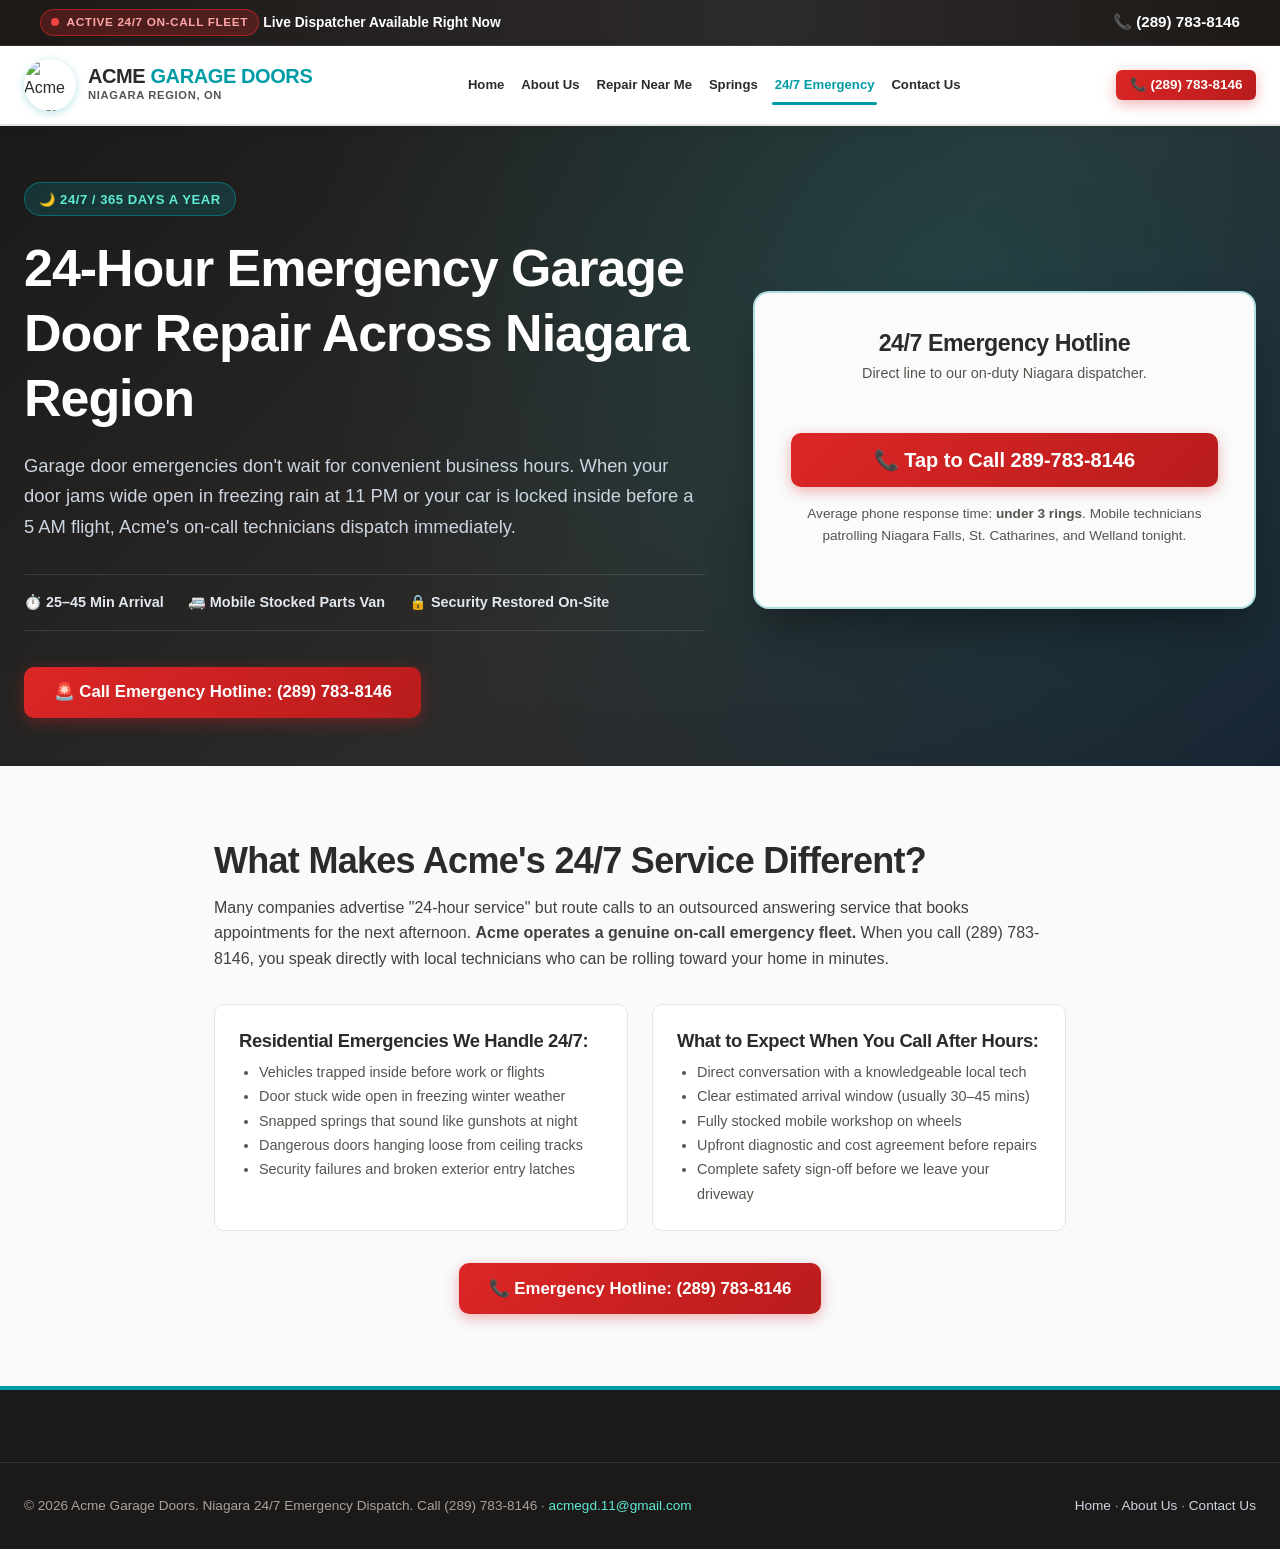
==== 24-hour-garage-door-repair-niagara-region.html @ 8277e45f "Add files via upload" ====
<!DOCTYPE html>
<html lang="en-CA">
<head>
  <meta charset="UTF-8">
  <meta name="viewport" content="width=device-width, initial-scale=1.0">
  
  <title>24 Hour Emergency Garage Door Repair Niagara Region | Rapid Dispatch</title>
  <meta name="description" content="Trapped car or broken door at night? Genuine 24/7 emergency garage door repair across Niagara Falls, St. Catharines & Welland. Call 289-783-8146 now.">
  <link rel="canonical" href="https://acmegaragedoors.ca/24-hour-garage-door-repair-niagara-region">
  <meta name="robots" content="index, follow">

  <meta property="og:title" content="24 Hour Emergency Garage Door Repair Niagara Region | Rapid Dispatch">
  <meta property="og:description" content="Trapped car or broken door at night? Genuine 24/7 emergency garage door repair across Niagara Falls, St. Catharines & Welland. Call 289-783-8146 now.">
  <meta property="og:url" content="https://acmegaragedoors.ca/24-hour-garage-door-repair-niagara-region">

  <link rel="stylesheet" href="styles.css">

  <script type="application/ld+json">
  {
    "@context": "https://schema.org",
    "@type": "EmergencyService",
    "name": "24 Hour Emergency Garage Door Repair Niagara",
    "provider": {
      "@type": "HomeAndConstructionBusiness",
      "name": "Acme Garage Doors",
      "telephone": "+1-289-783-8146",
      "url": "https://acmegaragedoors.ca"
    },
    "openingHours": "Mo-Su 00:00-23:59",
    "areaServed": "Niagara Region, Ontario",
    "description": "True 24/7 round-the-clock emergency garage door repairs in Niagara Falls, St. Catharines, Welland, and Thorold. Rapid arrival for trapped vehicles, broken springs, and security lockouts."
  }
  </script>
</head>
<body>

  <aside class="emergency-topbar">
    <div class="container emergency-topbar-inner">
      <div><span class="emergency-badge"><span class="pulse-dot"></span> Active 24/7 On-Call Fleet</span> <strong>Live Dispatcher Available Right Now</strong></div>
      <a href="tel:2897838146" class="topbar-phone">📞 (289) 783-8146</a>
    </div>
  </aside>

  <header class="site-header">
    <div class="container header-inner">
      <a href="/" class="brand-logo" aria-label="Acme Garage Doors Homepage">
        <img src="assets/acme-logo.png" alt="Acme Garage Doors Official Logo" class="brand-logo-img">
        <div class="brand-text-col">
          <div class="brand-title">ACME <span>GARAGE DOORS</span></div>
          <span class="brand-subtitle">Niagara Region, ON</span>
        </div>
      </a>
      <nav class="main-nav" aria-label="Main Navigation">
        <a href="/" class="nav-link">Home</a>
        <a href="about-us.html" class="nav-link">About Us</a>
        <a href="garage-door-repair-niagara-falls.html" class="nav-link">Repair Near Me</a>
        <a href="broken-spring-replacement-niagara-falls.html" class="nav-link">Springs</a>
        <a href="24-hour-garage-door-repair-niagara-region.html" class="nav-link active">24/7 Emergency</a>
        <a href="contact-us.html" class="nav-link">Contact Us</a>
      </nav>
      <div class="header-actions">
        <a href="tel:2897838146" class="btn btn-emergency btn-sm">📞 (289) 783-8146</a>
      </div>
    </div>
  </header>

  <section class="hero" style="padding: 3.5rem 0 3rem;">
    <div class="container hero-grid">
      <div>
        <div class="hero-tag">🌙 24/7 / 365 Days A Year</div>
        <h1>24-Hour Emergency Garage Door Repair Across Niagara Region</h1>
        <p class="hero-subtext">
          Garage door emergencies don't wait for convenient business hours. When your door jams wide open in freezing rain at 11 PM or your car is locked inside before a 5 AM flight, Acme's on-call technicians dispatch immediately.
        </p>
        <div class="hero-trust-row">
          <div class="trust-pill">⏱️ 25–45 Min Arrival</div>
          <div class="trust-pill">🚐 Mobile Stocked Parts Van</div>
          <div class="trust-pill">🔒 Security Restored On-Site</div>
        </div>
        <a href="tel:2897838146" class="btn btn-emergency btn-lg">🚨 Call Emergency Hotline: (289) 783-8146</a>
      </div>

      <div class="hero-card">
        <div class="hero-card-header">
          <h3>24/7 Emergency Hotline</h3>
          <p>Direct line to our on-duty Niagara dispatcher.</p>
        </div>
        <div style="text-align: center; padding: 1.5rem 0;">
          <a href="tel:2897838146" class="btn btn-emergency btn-lg" style="width: 100%; font-size: 1.25rem;">
            📞 Tap to Call 289-783-8146
          </a>
          <p style="font-size: 0.85rem; color: var(--text-muted); margin-top: 1rem;">
            Average phone response time: <strong>under 3 rings</strong>. Mobile technicians patrolling Niagara Falls, St. Catharines, and Welland tonight.
          </p>
        </div>
      </div>
    </div>
  </section>

  <section class="section">
    <div class="container" style="max-width: 900px;">
      <h2>What Makes Acme's 24/7 Service Different?</h2>
      <p>
        Many companies advertise "24-hour service" but route calls to an outsourced answering service that books appointments for the next afternoon. <strong>Acme operates a genuine on-call emergency fleet.</strong> When you call (289) 783-8146, you speak directly with local technicians who can be rolling toward your home in minutes.
      </p>

      <div style="display: grid; grid-template-columns: 1fr 1fr; gap: 1.5rem; margin: 2rem 0;">
        <div style="background: #ffffff; border: 1px solid var(--border-subtle); padding: 1.5rem; border-radius: var(--radius-md);">
          <h4>Residential Emergencies We Handle 24/7:</h4>
          <ul style="font-size: 0.9rem; color: var(--text-muted); line-height: 1.7; margin-top: 0.5rem; padding-left: 1.25rem;">
            <li>Vehicles trapped inside before work or flights</li>
            <li>Door stuck wide open in freezing winter weather</li>
            <li>Snapped springs that sound like gunshots at night</li>
            <li>Dangerous doors hanging loose from ceiling tracks</li>
            <li>Security failures and broken exterior entry latches</li>
          </ul>
        </div>

        <div style="background: #ffffff; border: 1px solid var(--border-subtle); padding: 1.5rem; border-radius: var(--radius-md);">
          <h4>What to Expect When You Call After Hours:</h4>
          <ul style="font-size: 0.9rem; color: var(--text-muted); line-height: 1.7; margin-top: 0.5rem; padding-left: 1.25rem;">
            <li>Direct conversation with a knowledgeable local tech</li>
            <li>Clear estimated arrival window (usually 30–45 mins)</li>
            <li>Fully stocked mobile workshop on wheels</li>
            <li>Upfront diagnostic and cost agreement before repairs</li>
            <li>Complete safety sign-off before we leave your driveway</li>
          </ul>
        </div>
      </div>

      <div style="text-align: center; margin-top: 2rem;">
        <a href="tel:2897838146" class="btn btn-emergency btn-lg">📞 Emergency Hotline: (289) 783-8146</a>
      </div>
    </div>
  </section>

  <footer class="site-footer">
    <div class="container footer-bottom">
      <div>© 2026 Acme Garage Doors. Niagara 24/7 Emergency Dispatch. Call (289) 783-8146 · <a href="mailto:acmegd.11@gmail.com" style="color: #5eead4;">acmegd.11@gmail.com</a></div>
      <div><a href="/" style="color: #cbd5e1;">Home</a> · <a href="about-us.html" style="color: #cbd5e1;">About Us</a> · <a href="contact-us.html" style="color: #cbd5e1;">Contact Us</a></div>
    </div>
  </footer>

  <script src="seo-data.js"></script>
  <script src="app.js"></script>
</body>
</html>
---- styles.css ----
/* ==========================================================================
   Acme Garage Doors - Niagara Falls & Niagara Region, Ontario
   Brand Color Palette Engineered from Official Logo (Teal #009ca6 & Charcoal #2d2b2a)
   Ultra-Sleek One-Line Header & Rich Image Showcase
   ========================================================================== */

:root {
  /* Brand Colors Extracted from Official Acme Logo */
  --brand-teal: #009ca6;          /* Signature Garage Door Teal */
  --brand-teal-dark: #007c85;     /* Dark Teal for hovers & borders */
  --brand-teal-light: #e6f7f8;    /* Soft Tint for badges & cards */
  --brand-teal-glow: rgba(0, 156, 166, 0.28);
  --brand-charcoal: #2d2b2a;      /* Official Logo ACME & Outer Ring Charcoal */
  --brand-charcoal-dark: #1b1a19;
  --brand-roof-grey: #484848;     /* Official Logo Roof Accent */
  
  /* Emergency, Trust & Support Accents */
  --emergency: #dc2626;           /* 24/7 Emergency Red */
  --emergency-hover: #b91c1c;
  --success: #059669;             /* Trust Green */
  --warning: #d97706;
  --star-gold: #f59e0b;
  
  /* Backgrounds & Text */
  --bg-main: #f8fafc;
  --bg-card: #ffffff;
  --bg-teal-subtle: #f0fdfa;
  --text-main: #2d2b2a;
  --text-muted: #57534e;
  --text-light: #8c8885;
  --border-subtle: #e7e5e4;
  --border-teal: #99f6e4;
  
  /* Shadows & Radius */
  --shadow-sm: 0 1px 3px rgba(45, 43, 42, 0.06);
  --shadow-md: 0 4px 10px -2px rgba(45, 43, 42, 0.08), 0 2px 4px -2px rgba(45, 43, 42, 0.04);
  --shadow-lg: 0 12px 24px -4px rgba(45, 43, 42, 0.12), 0 4px 6px -4px rgba(45, 43, 42, 0.06);
  --shadow-xl: 0 24px 38px -8px rgba(0, 156, 166, 0.18), 0 10px 15px -6px rgba(45, 43, 42, 0.1);
  --radius-sm: 6px;
  --radius-md: 10px;
  --radius-lg: 16px;
  --radius-full: 9999px;
  --transition: all 0.22s cubic-bezier(0.16, 1, 0.3, 1);
  --container-max: 1320px;
}

/* Global Reset */
*, *::before, *::after {
  box-sizing: border-box;
  margin: 0;
  padding: 0;
}

html {
  scroll-behavior: smooth;
  font-family: -apple-system, BlinkMacSystemFont, "Segoe UI", Roboto, "Helvetica Neue", Arial, sans-serif;
  color: var(--text-main);
  background-color: var(--bg-main);
  line-height: 1.6;
  -webkit-font-smoothing: antialiased;
}

body {
  min-height: 100vh;
  display: flex;
  flex-direction: column;
}

/* Headings */
h1, h2, h3, h4, h5, h6 {
  color: var(--brand-charcoal);
  font-weight: 800;
  line-height: 1.25;
  letter-spacing: -0.02em;
}

h1 { font-size: clamp(2.1rem, 3.8vw + 0.8rem, 3.25rem); }
h2 { font-size: clamp(1.6rem, 2.4vw + 0.5rem, 2.25rem); margin-bottom: 0.75rem; }
h3 { font-size: 1.35rem; margin-bottom: 0.5rem; }
h4 { font-size: 1.15rem; }

p { margin-bottom: 1rem; color: #44403c; }
p:last-child { margin-bottom: 0; }

a {
  color: var(--brand-teal);
  text-decoration: none;
  transition: var(--transition);
}
a:hover { color: var(--brand-teal-dark); }

/* Containers */
.container {
  width: 100%;
  max-width: var(--container-max);
  margin-left: auto;
  margin-right: auto;
  padding-left: 1.5rem;
  padding-right: 1.5rem;
}

.section { padding: 4.5rem 0; }
.section-alt { background-color: #ffffff; }
.section-teal-tint { background-color: var(--bg-teal-subtle); border-top: 1px solid var(--border-teal); border-bottom: 1px solid var(--border-teal); }
.section-dark {
  background: linear-gradient(135deg, var(--brand-charcoal-dark) 0%, #1e293b 100%);
  color: #f8fafc;
}
.section-dark h2, .section-dark h3 { color: #ffffff; }
.section-dark p { color: #cbd5e1; }

/* ==========================================================================
   1. Emergency Top Bar (Crisp & High-Contrast)
   ========================================================================== */
.emergency-topbar {
  background: linear-gradient(90deg, #1c1917 0%, var(--brand-charcoal) 60%, #1c1917 100%);
  color: #ffffff;
  padding: 0.55rem 1rem;
  font-size: 0.86rem;
  font-weight: 600;
  border-bottom: 1px solid rgba(255, 255, 255, 0.1);
}
.emergency-topbar-inner {
  display: flex;
  justify-content: space-between;
  align-items: center;
  flex-wrap: nowrap;
  gap: 1rem;
}
.emergency-badge {
  display: inline-flex;
  align-items: center;
  gap: 0.45rem;
  background: rgba(220, 38, 38, 0.25);
  border: 1px solid rgba(220, 38, 38, 0.6);
  color: #fca5a5;
  padding: 0.2rem 0.65rem;
  border-radius: var(--radius-full);
  text-transform: uppercase;
  font-size: 0.74rem;
  letter-spacing: 0.05em;
  font-weight: 800;
}
.pulse-dot {
  width: 8px;
  height: 8px;
  background: #ef4444;
  border-radius: 50%;
  animation: pulse-animation 1.5s infinite;
}
@keyframes pulse-animation {
  0% { transform: scale(0.95); box-shadow: 0 0 0 0 rgba(239, 68, 68, 0.7); }
  70% { transform: scale(1); box-shadow: 0 0 0 7px rgba(239, 68, 68, 0); }
  100% { transform: scale(0.95); box-shadow: 0 0 0 0 rgba(239, 68, 68, 0); }
}
.topbar-phone {
  color: #ffffff;
  font-weight: 800;
  font-size: 0.95rem;
  display: inline-flex;
  align-items: center;
  gap: 0.4rem;
  transition: var(--transition);
}
.topbar-phone:hover {
  color: var(--brand-teal);
  text-decoration: underline;
}

/* ==========================================================================
   2. Sleek ONE-LINE Main Header
   ========================================================================== */
.site-header {
  position: sticky;
  top: 0;
  z-index: 1000;
  background: rgba(255, 255, 255, 0.98);
  backdrop-filter: blur(14px);
  border-bottom: 2px solid var(--border-subtle);
  box-shadow: 0 2px 12px rgba(45, 43, 42, 0.05);
  height: 80px;
  display: flex;
  align-items: center;
  transition: var(--transition);
}

.header-inner {
  display: flex;
  justify-content: space-between;
  align-items: center;
  flex-wrap: nowrap; /* STRICTLY ONE LINE */
  width: 100%;
  gap: 1rem;
}

/* Brand Logo (Logo Image + Text in One Row) */
.brand-logo {
  display: flex;
  align-items: center;
  gap: 0.75rem;
  color: var(--brand-charcoal);
  text-decoration: none;
  flex-shrink: 0;
}
.brand-logo-img {
  width: 52px;
  height: 52px;
  object-fit: contain;
  border-radius: 50%;
  transition: transform 0.3s ease;
  box-shadow: 0 2px 8px var(--brand-teal-glow);
}
.brand-logo:hover .brand-logo-img {
  transform: rotate(-3deg) scale(1.05);
}
.brand-text-col {
  display: flex;
  flex-direction: column;
}
.brand-title {
  font-weight: 900;
  font-size: 1.25rem;
  letter-spacing: -0.02em;
  color: var(--brand-charcoal);
  line-height: 1.1;
}
.brand-title span {
  color: var(--brand-teal);
}
.brand-subtitle {
  font-size: 0.7rem;
  font-weight: 700;
  color: var(--text-muted);
  letter-spacing: 0.06em;
  text-transform: uppercase;
}

/* Navigation Menu - Strictly in One Line */
.main-nav {
  display: flex;
  align-items: center;
  gap: clamp(0.55rem, 0.95vw, 1.15rem);
  flex-wrap: nowrap;
  white-space: nowrap;
}
.nav-link {
  color: var(--brand-charcoal);
  font-weight: 700;
  font-size: clamp(0.82rem, 0.88vw, 0.92rem);
  padding: 0.45rem 0.15rem;
  position: relative;
  transition: var(--transition);
  white-space: nowrap;
}
.nav-link:hover, .nav-link.active {
  color: var(--brand-teal);
}
.nav-link.active::after {
  content: '';
  position: absolute;
  bottom: -2px;
  left: 0;
  right: 0;
  height: 2.5px;
  background-color: var(--brand-teal);
  border-radius: 2px;
}

/* Dropdown */
.nav-item-dropdown {
  position: relative;
}
.dropdown-menu {
  position: absolute;
  top: 100%;
  left: 0;
  background: #ffffff;
  border: 1px solid var(--border-subtle);
  border-top: 3px solid var(--brand-teal);
  border-radius: var(--radius-md);
  box-shadow: var(--shadow-xl);
  min-width: 320px;
  padding: 0.6rem 0;
  opacity: 0;
  visibility: hidden;
  transform: translateY(12px);
  transition: var(--transition);
  z-index: 105;
}
.nav-item-dropdown:hover .dropdown-menu {
  opacity: 1;
  visibility: visible;
  transform: translateY(0);
}
.dropdown-item {
  display: flex;
  align-items: center;
  gap: 0.75rem;
  padding: 0.65rem 1.25rem;
  color: var(--text-main);
  font-size: 0.88rem;
  font-weight: 600;
  transition: var(--transition);
}
.dropdown-item:hover {
  background-color: var(--brand-teal-light);
  color: var(--brand-teal-dark);
  padding-left: 1.5rem;
}

/* Header CTAs */
.header-actions {
  display: flex;
  align-items: center;
  gap: 0.75rem;
  flex-shrink: 0;
  flex-wrap: nowrap;
  white-space: nowrap;
}

.seo-switch-btn {
  background: var(--brand-teal-light);
  color: var(--brand-teal-dark);
  border: 1.5px solid var(--border-teal);
  padding: 0.45rem 0.8rem;
  border-radius: var(--radius-full);
  font-size: 0.82rem;
  font-weight: 800;
  cursor: pointer;
  display: inline-flex;
  align-items: center;
  gap: 0.4rem;
  transition: var(--transition);
  white-space: nowrap;
}
.seo-switch-btn:hover {
  background: var(--brand-teal);
  color: #ffffff;
  border-color: var(--brand-teal);
  transform: translateY(-1px);
}

.btn {
  display: inline-flex;
  align-items: center;
  justify-content: center;
  gap: 0.5rem;
  padding: 0.7rem 1.35rem;
  font-size: 0.92rem;
  font-weight: 800;
  border-radius: var(--radius-md);
  border: none;
  cursor: pointer;
  transition: var(--transition);
  text-decoration: none;
  line-height: 1.2;
  white-space: nowrap;
}
.btn-primary {
  background: linear-gradient(135deg, var(--brand-teal), var(--brand-teal-dark));
  color: #ffffff;
  box-shadow: 0 4px 14px var(--brand-teal-glow);
}
.btn-primary:hover {
  background: linear-gradient(135deg, var(--brand-teal-dark), #006066);
  transform: translateY(-1px);
  box-shadow: 0 6px 20px rgba(0, 156, 166, 0.35);
  color: #ffffff;
}
.btn-emergency {
  background: linear-gradient(135deg, var(--emergency), #b91c1c);
  color: #ffffff;
  box-shadow: 0 4px 14px rgba(220, 38, 38, 0.35);
}
.btn-emergency:hover {
  background: linear-gradient(135deg, #b91c1c, #991b1b);
  color: #ffffff;
  transform: translateY(-1px);
}
.btn-outline {
  background: transparent;
  color: var(--brand-charcoal);
  border: 2px solid var(--border-subtle);
}
.btn-outline:hover {
  border-color: var(--brand-teal);
  color: var(--brand-teal);
  background: var(--brand-teal-light);
}
.btn-sm {
  padding: 0.45rem 0.85rem;
  font-size: 0.84rem;
  border-radius: var(--radius-sm);
}
.btn-lg {
  padding: 0.95rem 1.85rem;
  font-size: 1.05rem;
}

.mobile-nav-toggle {
  display: none;
  background: none;
  border: none;
  font-size: 1.6rem;
  color: var(--brand-charcoal);
  cursor: pointer;
}

/* ==========================================================================
   3. Captivating Hero Section (With Rich Imagery & Branding)
   ========================================================================== */
.hero {
  position: relative;
  background: linear-gradient(135deg, #1b1a19 0%, var(--brand-charcoal) 55%, #182230 100%);
  color: #ffffff;
  padding: 4.5rem 0 4rem;
  overflow: hidden;
}
.hero::before {
  content: '';
  position: absolute;
  inset: 0;
  background: radial-gradient(circle at 75% 25%, rgba(0, 156, 166, 0.2) 0%, transparent 60%);
  pointer-events: none;
}
.hero-grid {
  display: grid;
  grid-template-columns: 1.15fr 0.85fr;
  gap: 3rem;
  align-items: center;
  position: relative;
  z-index: 2;
}

.hero-tag {
  display: inline-flex;
  align-items: center;
  gap: 0.5rem;
  background: rgba(0, 156, 166, 0.2);
  border: 1px solid rgba(0, 156, 166, 0.5);
  color: #5eead4;
  padding: 0.35rem 0.9rem;
  border-radius: var(--radius-full);
  font-size: 0.82rem;
  font-weight: 800;
  letter-spacing: 0.04em;
  text-transform: uppercase;
  margin-bottom: 1.25rem;
}
.hero h1 {
  color: #ffffff;
  margin-bottom: 1.25rem;
}
.hero h1 span {
  color: #2dd4bf;
}
.hero-subtext {
  font-size: 1.15rem;
  color: #cbd5e1;
  margin-bottom: 2rem;
  line-height: 1.65;
}
.hero-trust-row {
  display: flex;
  align-items: center;
  gap: 1.5rem;
  flex-wrap: wrap;
  margin-bottom: 2.25rem;
  padding: 1rem 0;
  border-top: 1px solid rgba(255,255,255,0.12);
  border-bottom: 1px solid rgba(255,255,255,0.12);
}
.trust-pill {
  display: flex;
  align-items: center;
  gap: 0.5rem;
  font-size: 0.9rem;
  font-weight: 700;
  color: #e2e8f0;
}
.trust-stars { color: var(--star-gold); }

.hero-cta-group {
  display: flex;
  align-items: center;
  gap: 1rem;
  flex-wrap: wrap;
}

/* Quick Quote / Emergency Form Card */
.hero-card {
  background: rgba(255, 255, 255, 0.98);
  color: var(--text-main);
  border-radius: var(--radius-lg);
  padding: 2.25rem;
  box-shadow: 0 25px 50px -12px rgba(0, 0, 0, 0.45);
  border: 2px solid rgba(0, 156, 166, 0.3);
}
.hero-card-header {
  margin-bottom: 1.5rem;
  text-align: center;
}
.hero-card-header h3 {
  font-size: 1.45rem;
  color: var(--brand-charcoal);
  margin-bottom: 0.25rem;
}
.hero-card-header p {
  font-size: 0.9rem;
  color: var(--text-muted);
}
.quick-form {
  display: flex;
  flex-direction: column;
  gap: 1rem;
}
.form-group {
  display: flex;
  flex-direction: column;
  gap: 0.35rem;
  text-align: left;
}
.form-group label {
  font-size: 0.85rem;
  font-weight: 700;
  color: var(--brand-charcoal);
}
.form-control {
  width: 100%;
  padding: 0.75rem 1rem;
  font-size: 0.95rem;
  border: 1.5px solid var(--border-subtle);
  border-radius: var(--radius-md);
  background: #ffffff;
  color: var(--text-main);
  transition: var(--transition);
}
.form-control:focus {
  outline: none;
  border-color: var(--brand-teal);
  box-shadow: 0 0 0 3px var(--brand-teal-glow);
}
.form-row {
  display: grid;
  grid-template-columns: 1fr 1fr;
  gap: 1rem;
}
.hero-dispatch-notice {
  display: flex;
  align-items: center;
  justify-content: center;
  gap: 0.5rem;
  font-size: 0.82rem;
  color: var(--brand-teal-dark);
  font-weight: 800;
  margin-top: 0.5rem;
}

/* ==========================================================================
   4. Trust & Stats Bar
   ========================================================================== */
.stats-bar {
  background: #ffffff;
  border-bottom: 1px solid var(--border-subtle);
  padding: 2rem 0;
}
.stats-grid {
  display: grid;
  grid-template-columns: repeat(4, 1fr);
  gap: 2rem;
  text-align: center;
}
.stat-item h3 {
  font-size: 2.2rem;
  font-weight: 900;
  color: var(--brand-charcoal);
  margin-bottom: 0.1rem;
}
.stat-item h3 span {
  color: var(--brand-teal);
}
.stat-item p {
  font-size: 0.9rem;
  color: var(--text-muted);
  font-weight: 700;
}

/* ==========================================================================
   5. REAL WORK IN NIAGARA: Rich Photo Gallery Showcase
   ========================================================================== */
.gallery-section-header {
  text-align: center;
  max-width: 800px;
  margin: 0 auto 3rem;
}
.section-tag {
  display: inline-block;
  color: var(--brand-teal-dark);
  font-size: 0.84rem;
  font-weight: 800;
  letter-spacing: 0.08em;
  text-transform: uppercase;
  margin-bottom: 0.5rem;
}
.photo-gallery-grid {
  display: grid;
  grid-template-columns: repeat(auto-fit, minmax(360px, 1fr));
  gap: 1.75rem;
}
.gallery-card {
  background: #ffffff;
  border: 1px solid var(--border-subtle);
  border-radius: var(--radius-lg);
  overflow: hidden;
  box-shadow: var(--shadow-sm);
  transition: var(--transition);
  display: flex;
  flex-direction: column;
}
.gallery-card:hover {
  transform: translateY(-6px);
  box-shadow: var(--shadow-xl);
  border-color: var(--brand-teal);
}
.gallery-img-wrap {
  position: relative;
  width: 100%;
  height: 240px;
  background: #e7e5e4;
  overflow: hidden;
}
.gallery-img {
  width: 100%;
  height: 100%;
  object-fit: cover;
  transition: transform 0.5s ease;
}
.gallery-card:hover .gallery-img {
  transform: scale(1.06);
}
.gallery-badge {
  position: absolute;
  top: 1rem;
  left: 1rem;
  background: rgba(45, 43, 42, 0.85);
  backdrop-filter: blur(6px);
  color: #ffffff;
  font-size: 0.75rem;
  font-weight: 800;
  padding: 0.3rem 0.75rem;
  border-radius: var(--radius-full);
  letter-spacing: 0.04em;
}
.gallery-info {
  padding: 1.5rem;
  display: flex;
  flex-direction: column;
  flex-grow: 1;
}
.gallery-info h4 {
  font-size: 1.2rem;
  color: var(--brand-charcoal);
  margin-bottom: 0.4rem;
}
.gallery-info p {
  font-size: 0.9rem;
  color: var(--text-muted);
  line-height: 1.5;
  margin-bottom: 1rem;
}
.gallery-meta {
  margin-top: auto;
  display: flex;
  justify-content: space-between;
  align-items: center;
  font-size: 0.82rem;
  font-weight: 700;
  color: var(--brand-teal-dark);
  border-top: 1px solid var(--border-subtle);
  padding-top: 0.85rem;
}

/* ==========================================================================
   6. The 9 SEO Service Cards Grid
   ========================================================================== */
.services-grid {
  display: grid;
  grid-template-columns: repeat(auto-fit, minmax(340px, 1fr));
  gap: 1.75rem;
}
.service-card {
  background: var(--bg-card);
  border: 1px solid var(--border-subtle);
  border-radius: var(--radius-lg);
  padding: 2rem;
  box-shadow: var(--shadow-sm);
  transition: var(--transition);
  display: flex;
  flex-direction: column;
  position: relative;
  overflow: hidden;
}
.service-card:hover {
  transform: translateY(-5px);
  box-shadow: var(--shadow-xl);
  border-color: var(--brand-teal);
}
.service-card-badge {
  position: absolute;
  top: 1.25rem;
  right: 1.25rem;
  font-size: 0.72rem;
  font-weight: 800;
  padding: 0.25rem 0.6rem;
  border-radius: var(--radius-full);
  text-transform: uppercase;
}
.badge-emergency { background: #fee2e2; color: var(--emergency); }
.badge-popular { background: var(--brand-teal-light); color: var(--brand-teal-dark); }
.badge-tune { background: #dcfce7; color: var(--success); }

.service-icon {
  width: 54px;
  height: 54px;
  border-radius: var(--radius-md);
  background: var(--brand-teal-light);
  color: var(--brand-teal);
  display: flex;
  align-items: center;
  justify-content: center;
  font-size: 1.6rem;
  margin-bottom: 1.25rem;
}
.service-card h3 {
  font-size: 1.25rem;
  color: var(--brand-charcoal);
  margin-bottom: 0.75rem;
}
.service-card p {
  font-size: 0.92rem;
  color: var(--text-muted);
  flex-grow: 1;
  margin-bottom: 1.25rem;
}
.service-card-meta {
  border-top: 1px solid var(--border-subtle);
  padding-top: 1rem;
  display: flex;
  justify-content: space-between;
  align-items: center;
  font-size: 0.85rem;
  font-weight: 700;
}

/* ==========================================================================
   7. Problem Diagnoser & Cost Estimator
   ========================================================================== */
.diagnoser-box {
  background: #ffffff;
  border: 1px solid var(--border-subtle);
  border-radius: var(--radius-lg);
  box-shadow: var(--shadow-lg);
  padding: 2.5rem;
  margin-top: 2rem;
}
.diagnostic-selector-grid {
  display: grid;
  grid-template-columns: repeat(auto-fit, minmax(280px, 1fr));
  gap: 1rem;
  margin-bottom: 2rem;
}
.diag-btn {
  background: #f8fafc;
  border: 2px solid var(--border-subtle);
  border-radius: var(--radius-md);
  padding: 1.15rem;
  text-align: left;
  cursor: pointer;
  transition: var(--transition);
  display: flex;
  align-items: flex-start;
  gap: 0.85rem;
}
.diag-btn:hover {
  background: #ffffff;
  border-color: var(--brand-teal);
}
.diag-btn.active {
  background: var(--brand-teal-light);
  border-color: var(--brand-teal);
  box-shadow: 0 0 0 3px var(--brand-teal-glow);
}
.diag-btn-icon {
  font-size: 1.5rem;
  line-height: 1;
}
.diag-btn-content h4 {
  font-size: 0.95rem;
  color: var(--brand-charcoal);
  margin-bottom: 0.2rem;
}
.diag-btn-content p {
  font-size: 0.8rem;
  color: var(--text-muted);
  line-height: 1.35;
}

.diag-result-card {
  background: linear-gradient(135deg, var(--brand-charcoal-dark), #1f2937);
  color: #ffffff;
  border-radius: var(--radius-md);
  padding: 2rem;
  display: grid;
  grid-template-columns: 1.2fr 0.8fr;
  gap: 2rem;
  align-items: center;
}
.diag-result-card h3 { color: #ffffff; font-size: 1.45rem; }
.diag-safety-tag {
  display: inline-block;
  padding: 0.35rem 0.8rem;
  border-radius: var(--radius-full);
  font-size: 0.78rem;
  font-weight: 800;
  text-transform: uppercase;
  letter-spacing: 0.05em;
  margin-bottom: 0.75rem;
}
.safety-critical { background: rgba(239, 68, 68, 0.25); border: 1px solid #ef4444; color: #fca5a5; }
.safety-moderate { background: rgba(245, 158, 11, 0.25); border: 1px solid #f59e0b; color: #fcd34d; }
.safety-low { background: rgba(34, 197, 94, 0.25); border: 1px solid #22c55e; color: #86efac; }

.diag-pricing-box {
  background: rgba(255, 255, 255, 0.08);
  border: 1px solid rgba(255, 255, 255, 0.15);
  border-radius: var(--radius-md);
  padding: 1.5rem;
  text-align: center;
}
.diag-pricing-box .price-label {
  font-size: 0.8rem;
  color: #cbd5e1;
  text-transform: uppercase;
  letter-spacing: 0.05em;
}
.diag-pricing-box .price-value {
  font-size: 1.8rem;
  font-weight: 900;
  color: #5eead4;
  margin: 0.35rem 0;
}
.diag-pricing-box .turnaround {
  font-size: 0.85rem;
  color: #cbd5e1;
  font-weight: 600;
  margin-bottom: 1.25rem;
}

/* ==========================================================================
   8. Before & After Transformation Slider (Visual Transformation)
   ========================================================================== */
.before-after-wrapper {
  max-width: 980px;
  margin: 2rem auto 0;
  position: relative;
  border-radius: var(--radius-lg);
  overflow: hidden;
  box-shadow: 0 20px 45px -12px rgba(0, 0, 0, 0.7), 0 0 0 2px rgba(0, 156, 166, 0.4);
  aspect-ratio: 16 / 10;
  min-height: 420px;
  background: #0f172a;
  user-select: none;
  touch-action: pan-y;
}

@media (max-width: 768px) {
  .before-after-wrapper {
    aspect-ratio: 4 / 3;
    min-height: 280px;
  }
}

.ba-layer {
  position: absolute;
  inset: 0;
  width: 100%;
  height: 100%;
  overflow: hidden;
}

.ba-layer-img {
  width: 100%;
  height: 100%;
  object-fit: cover;
  display: block;
  pointer-events: none;
  user-select: none;
}

.ba-layer-before {
  z-index: 1;
}

.ba-layer-after {
  z-index: 2;
  clip-path: inset(0 calc(100% - var(--slider-pos, 50%)) 0 0);
  -webkit-clip-path: inset(0 calc(100% - var(--slider-pos, 50%)) 0 0);
  will-change: clip-path;
}

/* Floating status tags */
.ba-floating-tag {
  position: absolute;
  top: 1.25rem;
  padding: 0.5rem 1.1rem;
  border-radius: var(--radius-full);
  font-size: 0.82rem;
  font-weight: 700;
  backdrop-filter: blur(8px);
  -webkit-backdrop-filter: blur(8px);
  z-index: 5;
  display: inline-flex;
  align-items: center;
  gap: 0.5rem;
  box-shadow: 0 4px 15px rgba(0, 0, 0, 0.5);
  pointer-events: none;
}
.tag-before {
  right: 1.25rem;
  background: rgba(15, 23, 42, 0.88);
  color: #fca5a5;
  border: 1.5px solid rgba(239, 68, 68, 0.5);
}
.tag-after {
  left: 1.25rem;
  background: rgba(15, 23, 42, 0.88);
  color: #5eead4;
  border: 1.5px solid rgba(0, 156, 166, 0.6);
}
.badge-dot {
  width: 8px;
  height: 8px;
  border-radius: 50%;
  display: inline-block;
  flex-shrink: 0;
}
.badge-red { background: #ef4444; box-shadow: 0 0 8px #ef4444; }
.badge-teal { background: #14b8a6; box-shadow: 0 0 8px #14b8a6; }

/* Central slider line & handle */
.ba-slider-handle {
  position: absolute;
  top: 0;
  bottom: 0;
  left: var(--slider-pos, 50%);
  transform: translateX(-50%);
  width: 44px;
  z-index: 10;
  pointer-events: none;
  display: flex;
  flex-direction: column;
  align-items: center;
  justify-content: center;
}

.ba-handle-line {
  position: absolute;
  top: 0;
  bottom: 0;
  left: 50%;
  transform: translateX(-50%);
  width: 3px;
  background: #ffffff;
  box-shadow: 0 0 12px rgba(0, 0, 0, 0.8), 0 0 6px rgba(0, 156, 166, 0.9);
}

.ba-handle-circle {
  width: 46px;
  height: 46px;
  border-radius: 50%;
  background: var(--brand-teal);
  border: 3px solid #ffffff;
  box-shadow: 0 4px 18px rgba(0, 0, 0, 0.6);
  display: flex;
  align-items: center;
  justify-content: center;
  gap: 6px;
  z-index: 2;
  color: #ffffff;
}

.ba-handle-arrow {
  font-size: 0.68rem;
  color: #ffffff;
  font-weight: 900;
  user-select: none;
}

.ba-handle-pill {
  position: absolute;
  bottom: 1.25rem;
  background: var(--brand-teal);
  color: #ffffff;
  font-size: 0.68rem;
  font-weight: 800;
  padding: 0.25rem 0.65rem;
  border-radius: var(--radius-full);
  letter-spacing: 0.08em;
  border: 1.5px solid #ffffff;
  box-shadow: 0 2px 10px rgba(0, 0, 0, 0.5);
  white-space: nowrap;
  user-select: none;
}

/* Full overlay range input: allows dragging, sliding, clicking on desktop and mobile smoothly */
.ba-range-input {
  position: absolute;
  top: 0;
  left: 0;
  width: 100%;
  height: 100%;
  opacity: 0;
  margin: 0;
  padding: 0;
  cursor: ew-resize;
  z-index: 25;
  touch-action: pan-y;
  -webkit-appearance: none;
  appearance: none;
}

/* Preset Controls */
.ba-preset-controls {
  display: flex;
  justify-content: center;
  gap: 0.75rem;
  margin: 1.5rem auto 0;
  max-width: 980px;
  flex-wrap: wrap;
}
.ba-preset-btn {
  background: rgba(255, 255, 255, 0.08);
  border: 1.5px solid rgba(255, 255, 255, 0.18);
  color: #cbd5e1;
  padding: 0.6rem 1.4rem;
  border-radius: var(--radius-full);
  font-size: 0.88rem;
  font-weight: 700;
  cursor: pointer;
  transition: var(--transition);
  display: inline-flex;
  align-items: center;
  gap: 0.4rem;
}
.ba-preset-btn:hover {
  background: rgba(0, 156, 166, 0.2);
  color: #5eead4;
  border-color: var(--brand-teal);
}
.ba-preset-btn.active {
  background: var(--brand-teal);
  color: #ffffff;
  border-color: var(--brand-teal);
  box-shadow: 0 0 15px var(--brand-teal-glow);
}

/* Feature comparison cards */
.ba-comparison-cards {
  display: grid;
  grid-template-columns: 1fr 1fr;
  gap: 1.75rem;
  margin: 2.25rem auto 0;
  max-width: 980px;
}
@media (max-width: 768px) {
  .ba-comparison-cards {
    grid-template-columns: 1fr;
  }
  .tag-before {
    font-size: 0.72rem;
    padding: 0.35rem 0.75rem;
    right: 0.75rem;
    top: 0.75rem;
  }
  .tag-after {
    font-size: 0.72rem;
    padding: 0.35rem 0.75rem;
    left: 0.75rem;
    top: 0.75rem;
  }
}
.ba-card-col {
  border-radius: var(--radius-lg);
  padding: 1.75rem 2rem;
}
.col-before {
  background: rgba(239, 68, 68, 0.07);
  border: 1.5px solid rgba(239, 68, 68, 0.28);
}
.col-after {
  background: rgba(0, 156, 166, 0.09);
  border: 1.5px solid rgba(0, 156, 166, 0.45);
}
.ba-col-header {
  display: flex;
  align-items: center;
  gap: 0.65rem;
  margin-bottom: 1.1rem;
}
.ba-status-icon {
  font-size: 1.25rem;
}
.col-before h4 { color: #fca5a5; font-size: 1.15rem; margin: 0; }
.col-after h4 { color: #5eead4; font-size: 1.15rem; margin: 0; }
.ba-feature-list {
  list-style: none;
  padding: 0;
  margin: 0;
  font-size: 0.9rem;
  color: #cbd5e1;
  display: flex;
  flex-direction: column;
  gap: 0.75rem;
  line-height: 1.6;
}
.ba-feature-list li strong {
  color: #ffffff;
}

/* ==========================================================================
   9. 25-Point Checklist Interactive Tracker
   ========================================================================== */
.checklist-container {
  background: #ffffff;
  border-radius: var(--radius-lg);
  border: 1px solid var(--border-subtle);
  padding: 2.5rem;
  box-shadow: var(--shadow-md);
  margin-top: 2rem;
}
.checklist-progress-bar {
  background: #e7e5e4;
  height: 12px;
  border-radius: var(--radius-full);
  overflow: hidden;
  margin-bottom: 2rem;
}
.checklist-progress-fill {
  background: linear-gradient(90deg, var(--brand-teal), var(--success));
  height: 100%;
  width: 0%;
  transition: width 0.3s ease;
}
.checklist-grid {
  display: grid;
  grid-template-columns: repeat(auto-fill, minmax(320px, 1fr));
  gap: 1rem;
}
.check-item {
  display: flex;
  align-items: flex-start;
  gap: 0.75rem;
  padding: 0.85rem;
  border: 1px solid var(--border-subtle);
  border-radius: var(--radius-md);
  cursor: pointer;
  transition: var(--transition);
}
.check-item:hover {
  background: var(--brand-teal-light);
  border-color: var(--brand-teal);
}
.check-item input[type="checkbox"] {
  width: 18px;
  height: 18px;
  margin-top: 2px;
  accent-color: var(--brand-teal);
  cursor: pointer;
}
.check-text h5 {
  font-size: 0.92rem;
  color: var(--brand-charcoal);
  margin-bottom: 0.15rem;
}
.check-text p {
  font-size: 0.8rem;
  color: var(--text-muted);
  line-height: 1.3;
}

/* ==========================================================================
   10. Service Areas Grid
   ========================================================================== */
.areas-grid {
  display: grid;
  grid-template-columns: repeat(auto-fit, minmax(220px, 1fr));
  gap: 1.25rem;
  margin-top: 2rem;
}
.area-card {
  background: #ffffff;
  border: 1px solid var(--border-subtle);
  border-radius: var(--radius-md);
  padding: 1.25rem;
  text-align: center;
  transition: var(--transition);
}
.area-card:hover {
  border-color: var(--brand-teal);
  box-shadow: var(--shadow-md);
  transform: translateY(-3px);
}
.area-card h4 {
  font-size: 1.1rem;
  color: var(--brand-charcoal);
  margin-bottom: 0.25rem;
}
.area-card p {
  font-size: 0.82rem;
  color: var(--text-muted);
  margin-bottom: 0.75rem;
}
.area-time-badge {
  display: inline-block;
  background: var(--brand-teal-light);
  color: var(--brand-teal-dark);
  font-size: 0.75rem;
  font-weight: 800;
  padding: 0.2rem 0.6rem;
  border-radius: var(--radius-full);
}

/* ==========================================================================
   11. Reviews (5.0 Google Rating Showcase)
   ========================================================================== */
.reviews-grid {
  display: grid;
  grid-template-columns: repeat(auto-fit, minmax(320px, 1fr));
  gap: 1.75rem;
  margin-top: 2.5rem;
}
.review-card {
  background: #ffffff;
  border: 1px solid var(--border-subtle);
  border-radius: var(--radius-lg);
  padding: 2rem;
  box-shadow: var(--shadow-sm);
  display: flex;
  flex-direction: column;
  justify-content: space-between;
}
.review-stars {
  color: var(--star-gold);
  font-size: 1.15rem;
  margin-bottom: 0.75rem;
}
.review-text {
  font-style: italic;
  font-size: 0.95rem;
  color: #44403c;
  margin-bottom: 1.25rem;
  line-height: 1.6;
}
.review-author {
  display: flex;
  justify-content: space-between;
  align-items: center;
  border-top: 1px solid var(--border-subtle);
  padding-top: 0.85rem;
}
.author-name {
  font-weight: 800;
  color: var(--brand-charcoal);
  font-size: 0.92rem;
}
.author-loc {
  font-size: 0.78rem;
  color: var(--text-muted);
}
.review-service-tag {
  background: var(--brand-teal-light);
  color: var(--brand-teal-dark);
  padding: 0.2rem 0.5rem;
  border-radius: var(--radius-sm);
  font-size: 0.72rem;
  font-weight: 800;
}

/* ==========================================================================
   12. SEO Command Center Modal & Tables
   ========================================================================== */
.seo-module-container {
  display: none;
  position: fixed;
  inset: 0;
  z-index: 9999;
  background: rgba(27, 26, 25, 0.85);
  backdrop-filter: blur(8px);
  padding: 2rem;
  overflow-y: auto;
}
.seo-module-container.open { display: block; }
.seo-module-window {
  background: #ffffff;
  border-radius: var(--radius-lg);
  max-width: 1280px;
  margin: 0 auto;
  box-shadow: 0 25px 60px -15px rgba(0,0,0,0.5);
  border: 1px solid var(--border-subtle);
  overflow: hidden;
}
.seo-module-header {
  background: var(--brand-charcoal);
  color: #ffffff;
  padding: 1.25rem 2rem;
  display: flex;
  justify-content: space-between;
  align-items: center;
  border-bottom: 2px solid var(--brand-teal);
}
.seo-module-header h2 {
  color: #ffffff;
  font-size: 1.35rem;
  display: flex;
  align-items: center;
  gap: 0.6rem;
  margin-bottom: 0;
}
.seo-close-btn {
  background: rgba(255,255,255,0.15);
  border: none;
  color: #ffffff;
  font-size: 1.4rem;
  width: 36px;
  height: 36px;
  border-radius: 50%;
  cursor: pointer;
  display: flex;
  align-items: center;
  justify-content: center;
  transition: var(--transition);
}
.seo-close-btn:hover { background: var(--emergency); }

.seo-tabs {
  display: flex;
  background: #f5f5f4;
  border-bottom: 1px solid var(--border-subtle);
  overflow-x: auto;
  padding: 0 1rem;
}
.seo-tab-btn {
  padding: 0.9rem 1.4rem;
  font-size: 0.88rem;
  font-weight: 700;
  color: var(--text-muted);
  border: none;
  background: none;
  cursor: pointer;
  border-bottom: 3px solid transparent;
  white-space: nowrap;
  transition: var(--transition);
}
.seo-tab-btn:hover { color: var(--brand-charcoal); }
.seo-tab-btn.active {
  color: var(--brand-teal-dark);
  border-bottom-color: var(--brand-teal);
  background: #ffffff;
}

.seo-tab-content {
  padding: 2.25rem;
  max-height: 75vh;
  overflow-y: auto;
}
.seo-pane { display: none; }
.seo-pane.active { display: block; }

.seo-table {
  width: 100%;
  border-collapse: collapse;
  font-size: 0.88rem;
  text-align: left;
}
.seo-table th {
  background: #f5f5f4;
  padding: 0.85rem 1rem;
  font-weight: 800;
  color: var(--brand-charcoal);
  border-bottom: 2px solid var(--border-subtle);
}
.seo-table td {
  padding: 0.95rem 1rem;
  border-bottom: 1px solid var(--border-subtle);
  vertical-align: middle;
}
.seo-table tr:hover td { background: var(--brand-teal-light); }

.serp-preview {
  background: #ffffff;
  border: 1px solid #dfe1e5;
  border-radius: 8px;
  padding: 1.25rem;
  max-width: 650px;
  font-family: Arial, sans-serif;
  margin-top: 1rem;
}
.serp-url {
  font-size: 0.82rem;
  color: #202124;
  display: flex;
  align-items: center;
  gap: 0.4rem;
  margin-bottom: 0.35rem;
}
.serp-title {
  font-size: 1.25rem;
  color: #1a0dab;
  text-decoration: underline;
  cursor: pointer;
  margin-bottom: 0.35rem;
  line-height: 1.3;
}
.serp-desc { font-size: 0.88rem; color: #4d5156; line-height: 1.45; }

.code-box {
  background: #1b1a19;
  color: #5eead4;
  padding: 1.25rem;
  border-radius: var(--radius-md);
  font-family: Consolas, Monaco, monospace;
  font-size: 0.85rem;
  overflow-x: auto;
  white-space: pre-wrap;
  margin: 1rem 0;
  border: 1px solid #44403c;
  position: relative;
}
.copy-code-btn {
  position: absolute;
  top: 0.75rem;
  right: 0.75rem;
  background: var(--brand-teal);
  color: #ffffff;
  border: none;
  padding: 0.35rem 0.75rem;
  font-size: 0.75rem;
  font-weight: 800;
  border-radius: var(--radius-sm);
  cursor: pointer;
}

/* ==========================================================================
   13. Footer
   ========================================================================== */
.site-footer {
  background: #1b1a19;
  color: #a8a29e;
  padding: 4.5rem 0 2rem;
  margin-top: auto;
  border-top: 4px solid var(--brand-teal);
}
.footer-grid {
  display: grid;
  grid-template-columns: 1.4fr 1fr 1fr 1.2fr;
  gap: 3rem;
  margin-bottom: 3.5rem;
}
.footer-col h4 {
  color: #ffffff;
  font-size: 1.15rem;
  margin-bottom: 1.25rem;
}
.footer-col ul { list-style: none; }
.footer-col li { margin-bottom: 0.65rem; }
.footer-col a {
  color: #d6d3d1;
  font-size: 0.9rem;
  transition: var(--transition);
}
.footer-col a:hover {
  color: var(--brand-teal);
  padding-left: 0.3rem;
}
.footer-contact-item {
  display: flex;
  align-items: flex-start;
  gap: 0.75rem;
  margin-bottom: 0.9rem;
  color: #d6d3d1;
  font-size: 0.9rem;
}
.footer-bottom {
  border-top: 1px solid rgba(255,255,255,0.1);
  padding-top: 2rem;
  display: flex;
  justify-content: space-between;
  align-items: center;
  flex-wrap: wrap;
  gap: 1rem;
  font-size: 0.85rem;
}

/* Mobile Sticky Bar */
.mobile-sticky-bar {
  display: none;
  position: fixed;
  bottom: 0;
  left: 0;
  right: 0;
  background: #ffffff;
  padding: 0.75rem 1rem;
  box-shadow: 0 -4px 15px rgba(0,0,0,0.12);
  z-index: 95;
  border-top: 1px solid var(--border-subtle);
}
.mobile-sticky-inner {
  display: flex;
  gap: 0.75rem;
}
.mobile-sticky-inner .btn { flex: 1; }

/* ==========================================================================
   Responsive Breakpoints
   ========================================================================== */
@media (max-width: 1100px) {
  .main-nav { gap: 0.85rem; }
  .nav-link { font-size: 0.86rem; }
}

@media (max-width: 992px) {
  .hero-grid { grid-template-columns: 1fr; gap: 2.5rem; }
  .diag-result-card { grid-template-columns: 1fr; }
  .footer-grid { grid-template-columns: 1fr 1fr; gap: 2rem; }
  .stats-grid { grid-template-columns: repeat(2, 1fr); gap: 1.5rem; }
  .photo-gallery-grid { grid-template-columns: 1fr 1fr; }
}

@media (max-width: 860px) {
  .emergency-topbar-inner { flex-direction: column; text-align: center; gap: 0.4rem; }
  .main-nav {
    display: none;
    position: fixed;
    top: 80px;
    left: 0;
    right: 0;
    background: #ffffff;
    flex-direction: column;
    align-items: flex-start;
    padding: 1.5rem;
    box-shadow: var(--shadow-xl);
    border-bottom: 2px solid var(--brand-teal);
  }
  .main-nav.open { display: flex; }
  .mobile-nav-toggle { display: block; }
  .mobile-sticky-bar { display: block; }
  body { padding-bottom: 65px; }
  .photo-gallery-grid { grid-template-columns: 1fr; }
  .footer-grid { grid-template-columns: 1fr; }
  .form-row { grid-template-columns: 1fr; }
}
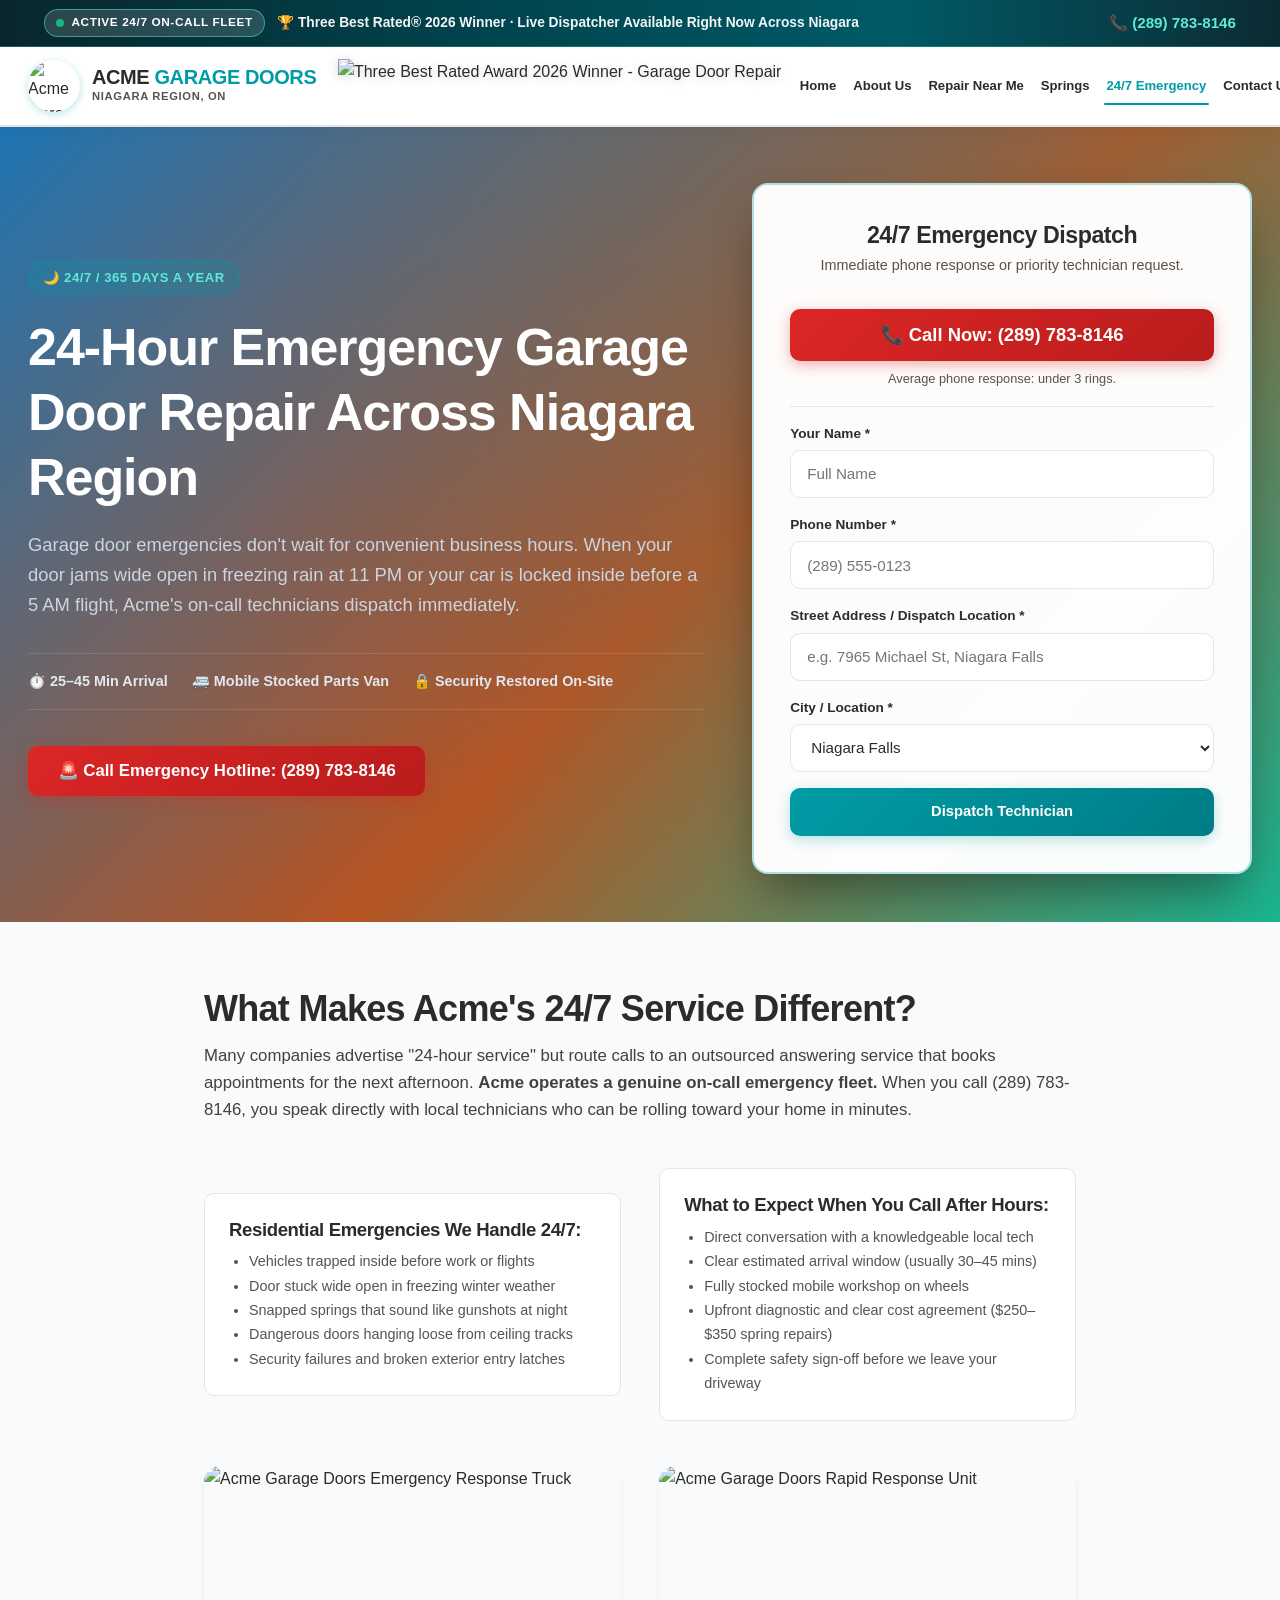
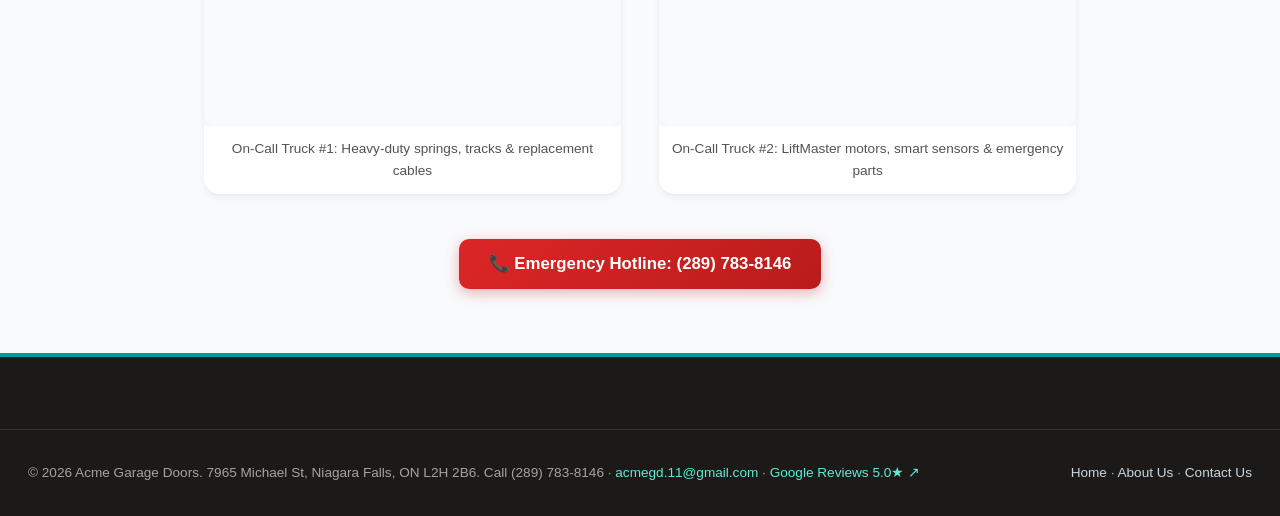
==== commit 6357ca7e: "New" ====
--- a/24-hour-garage-door-repair-niagara-region.html
+++ b/24-hour-garage-door-repair-niagara-region.html
@@ -36,7 +36,10 @@
 
   <aside class="emergency-topbar">
     <div class="container emergency-topbar-inner">
-      <div><span class="emergency-badge"><span class="pulse-dot"></span> Active 24/7 On-Call Fleet</span> <strong>Live Dispatcher Available Right Now</strong></div>
+      <div style="display: flex; align-items: center; gap: 0.75rem;">
+        <span class="emergency-badge"><span class="pulse-dot"></span> Active 24/7 On-Call Fleet</span>
+        <span>🏆 Three Best Rated® 2026 Winner · <strong>Live Dispatcher Available Right Now Across Niagara</strong></span>
+      </div>
       <a href="tel:2897838146" class="topbar-phone">📞 (289) 783-8146</a>
     </div>
   </aside>
@@ -50,6 +53,11 @@
           <span class="brand-subtitle">Niagara Region, ON</span>
         </div>
       </a>
+
+      <!-- Three Best Rated Award Seal -->
+      <div class="header-award-wrap" title="Three Best Rated® Award Winner 2026 - Acme Garage Doors">
+        <img src="assets/three-best-rated-award.png" alt="Three Best Rated Award 2026 Winner - Garage Door Repair" class="header-award-seal">
+      </div>
       <nav class="main-nav" aria-label="Main Navigation">
         <a href="/" class="nav-link">Home</a>
         <a href="about-us.html" class="nav-link">About Us</a>
@@ -57,9 +65,25 @@
         <a href="broken-spring-replacement-niagara-falls.html" class="nav-link">Springs</a>
         <a href="24-hour-garage-door-repair-niagara-region.html" class="nav-link active">24/7 Emergency</a>
         <a href="contact-us.html" class="nav-link">Contact Us</a>
+
+        <!-- Mobile Drawer Bottom CTA -->
+        <div class="mobile-nav-cta">
+          <a href="tel:2897838146" class="btn btn-emergency">
+            🚨 Call Dispatch: (289) 783-8146
+          </a>
+          <div class="mobile-nav-info">
+            <span>⏱️ 25–40m Niagara Response</span>
+            <span>⭐ 5.0 Google Rating (133+ Reviews)</span>
+          </div>
+        </div>
       </nav>
       <div class="header-actions">
-        <a href="tel:2897838146" class="btn btn-emergency btn-sm">📞 (289) 783-8146</a>
+        <a href="tel:2897838146" class="btn btn-emergency btn-sm header-call-btn">📞 (289) 783-8146</a>
+        <button class="mobile-nav-toggle" aria-label="Toggle navigation" aria-expanded="false">
+          <span class="hamburger-bar"></span>
+          <span class="hamburger-bar"></span>
+          <span class="hamburger-bar"></span>
+        </button>
       </div>
     </div>
   </header>
@@ -82,29 +106,56 @@
 
       <div class="hero-card">
         <div class="hero-card-header">
-          <h3>24/7 Emergency Hotline</h3>
-          <p>Direct line to our on-duty Niagara dispatcher.</p>
-        </div>
-        <div style="text-align: center; padding: 1.5rem 0;">
-          <a href="tel:2897838146" class="btn btn-emergency btn-lg" style="width: 100%; font-size: 1.25rem;">
-            📞 Tap to Call 289-783-8146
+          <h3>24/7 Emergency Dispatch</h3>
+          <p>Immediate phone response or priority technician request.</p>
+        </div>
+        <div style="text-align: center; padding: 0.5rem 0 1rem;">
+          <a href="tel:2897838146" class="btn btn-emergency btn-lg" style="width: 100%; font-size: 1.15rem; margin-bottom: 0.5rem;">
+            📞 Call Now: (289) 783-8146
           </a>
-          <p style="font-size: 0.85rem; color: var(--text-muted); margin-top: 1rem;">
-            Average phone response time: <strong>under 3 rings</strong>. Mobile technicians patrolling Niagara Falls, St. Catharines, and Welland tonight.
-          </p>
-        </div>
+          <p style="font-size: 0.8rem; color: var(--text-muted); margin: 0;">Average phone response: under 3 rings.</p>
+        </div>
+        <form class="quick-form lead-capture-form" style="border-top: 1px solid var(--border-subtle); padding-top: 1rem;">
+          <input type="hidden" name="service" value="24/7 Emergency Service">
+          <div class="form-group">
+            <label>Your Name *</label>
+            <input type="text" name="name" class="form-control" required placeholder="Full Name">
+          </div>
+          <div class="form-group">
+            <label>Phone Number *</label>
+            <input type="tel" name="phone" class="form-control" required placeholder="(289) 555-0123">
+          </div>
+          <div class="form-group">
+            <label>Street Address / Dispatch Location *</label>
+            <input type="text" name="address" class="form-control" required placeholder="e.g. 7965 Michael St, Niagara Falls">
+          </div>
+          <div class="form-group">
+            <label>City / Location *</label>
+            <select name="city" class="form-control" required>
+              <option value="Niagara Falls">Niagara Falls</option>
+              <option value="St. Catharines">St. Catharines</option>
+              <option value="Welland">Welland</option>
+              <option value="Thorold">Thorold</option>
+              <option value="Fenwick / Pelham">Fenwick / Pelham</option>
+              <option value="Hamilton">Hamilton</option>
+              <option value="Fort Erie">Fort Erie</option>
+              <option value="Niagara-on-the-Lake">Niagara-on-the-Lake</option>
+            </select>
+          </div>
+          <button type="submit" class="btn btn-primary" style="width: 100%;">Dispatch Technician</button>
+        </form>
       </div>
     </div>
   </section>
 
   <section class="section">
-    <div class="container" style="max-width: 900px;">
+    <div class="container-narrow">
       <h2>What Makes Acme's 24/7 Service Different?</h2>
       <p>
         Many companies advertise "24-hour service" but route calls to an outsourced answering service that books appointments for the next afternoon. <strong>Acme operates a genuine on-call emergency fleet.</strong> When you call (289) 783-8146, you speak directly with local technicians who can be rolling toward your home in minutes.
       </p>
 
-      <div style="display: grid; grid-template-columns: 1fr 1fr; gap: 1.5rem; margin: 2rem 0;">
+      <div class="responsive-grid-even">
         <div style="background: #ffffff; border: 1px solid var(--border-subtle); padding: 1.5rem; border-radius: var(--radius-md);">
           <h4>Residential Emergencies We Handle 24/7:</h4>
           <ul style="font-size: 0.9rem; color: var(--text-muted); line-height: 1.7; margin-top: 0.5rem; padding-left: 1.25rem;">
@@ -122,21 +173,45 @@
             <li>Direct conversation with a knowledgeable local tech</li>
             <li>Clear estimated arrival window (usually 30–45 mins)</li>
             <li>Fully stocked mobile workshop on wheels</li>
-            <li>Upfront diagnostic and cost agreement before repairs</li>
+            <li>Upfront diagnostic and clear cost agreement ($250–$350 spring repairs)</li>
             <li>Complete safety sign-off before we leave your driveway</li>
           </ul>
         </div>
       </div>
 
+      <!-- Fleet Photos -->
+      <div class="responsive-grid-even">
+        <div style="border-radius: var(--radius-lg); overflow: hidden; box-shadow: var(--shadow-md);">
+          <img src="assets/acme-service-truck-brown.jpg" alt="Acme Garage Doors Emergency Response Truck" class="responsive-img-cover">
+          <div style="padding: 0.75rem; background: #ffffff; font-size: 0.85rem; color: var(--text-muted); text-align: center;">On-Call Truck #1: Heavy-duty springs, tracks & replacement cables</div>
+        </div>
+        <div style="border-radius: var(--radius-lg); overflow: hidden; box-shadow: var(--shadow-md);">
+          <img src="assets/acme-service-truck-black.jpg" alt="Acme Garage Doors Rapid Response Unit" class="responsive-img-cover">
+          <div style="padding: 0.75rem; background: #ffffff; font-size: 0.85rem; color: var(--text-muted); text-align: center;">On-Call Truck #2: LiftMaster motors, smart sensors & emergency parts</div>
+        </div>
+      </div>
+
       <div style="text-align: center; margin-top: 2rem;">
         <a href="tel:2897838146" class="btn btn-emergency btn-lg">📞 Emergency Hotline: (289) 783-8146</a>
       </div>
     </div>
   </section>
 
+  <!-- Mobile Sticky Bottom Conversion Bar -->
+  <aside class="mobile-sticky-bar" aria-label="Quick Mobile Actions">
+    <div class="mobile-sticky-inner">
+      <a href="tel:2897838146" class="btn btn-emergency btn-sticky-call">
+        <span class="pulse-dot"></span> 📞 Call (289) 783-8146
+      </a>
+      <a href="contact-us.html#contact-form-section" class="btn btn-primary btn-sticky-quote">
+        ⚡ Free Quote
+      </a>
+    </div>
+  </aside>
+
   <footer class="site-footer">
     <div class="container footer-bottom">
-      <div>© 2026 Acme Garage Doors. Niagara 24/7 Emergency Dispatch. Call (289) 783-8146 · <a href="mailto:acmegd.11@gmail.com" style="color: #5eead4;">acmegd.11@gmail.com</a></div>
+      <div>© 2026 Acme Garage Doors. 7965 Michael St, Niagara Falls, ON L2H 2B6. Call (289) 783-8146 · <a href="mailto:acmegd.11@gmail.com" style="color: #5eead4;">acmegd.11@gmail.com</a> · <a href="https://share.google/b3CXC9fzBbWsFF5Mg" target="_blank" rel="noopener noreferrer" style="color: #5eead4;">Google Reviews 5.0★ ↗</a></div>
       <div><a href="/" style="color: #cbd5e1;">Home</a> · <a href="about-us.html" style="color: #cbd5e1;">About Us</a> · <a href="contact-us.html" style="color: #cbd5e1;">Contact Us</a></div>
     </div>
   </footer>
--- a/styles.css
+++ b/styles.css
@@ -44,7 +44,7 @@
   --container-max: 1320px;
 }
 
-/* Global Reset */
+/* Global Reset & Responsive Media Foundation */
 *, *::before, *::after {
   box-sizing: border-box;
   margin: 0;
@@ -58,15 +58,33 @@
   background-color: var(--bg-main);
   line-height: 1.6;
   -webkit-font-smoothing: antialiased;
+  overflow-x: hidden;
+  max-width: 100%;
+  width: 100%;
 }
 
 body {
   min-height: 100vh;
   display: flex;
   flex-direction: column;
-}
-
-/* Headings */
+  overflow-x: hidden;
+  max-width: 100%;
+  width: 100%;
+}
+
+/* Universal Media Fluidity (Eliminates fixed blowout across all viewports) */
+img, picture, video, canvas, svg {
+  max-width: 100%;
+  height: auto;
+  display: block;
+}
+
+iframe, embed, object {
+  max-width: 100%;
+  border: 0;
+}
+
+/* Headings (Fluid typography via clamp and relative units) */
 h1, h2, h3, h4, h5, h6 {
   color: var(--brand-charcoal);
   font-weight: 800;
@@ -74,12 +92,12 @@
   letter-spacing: -0.02em;
 }
 
-h1 { font-size: clamp(2.1rem, 3.8vw + 0.8rem, 3.25rem); }
-h2 { font-size: clamp(1.6rem, 2.4vw + 0.5rem, 2.25rem); margin-bottom: 0.75rem; }
-h3 { font-size: 1.35rem; margin-bottom: 0.5rem; }
-h4 { font-size: 1.15rem; }
-
-p { margin-bottom: 1rem; color: #44403c; }
+h1 { font-size: clamp(1.85rem, 3.8vw + 0.6rem, 3.25rem); }
+h2 { font-size: clamp(1.45rem, 2.4vw + 0.4rem, 2.25rem); margin-bottom: 0.75rem; }
+h3 { font-size: clamp(1.15rem, 1.5vw + 0.3rem, 1.45rem); margin-bottom: 0.5rem; }
+h4 { font-size: clamp(1rem, 1.2vw + 0.2rem, 1.2rem); }
+
+p { margin-bottom: 1rem; color: #44403c; font-size: clamp(0.92rem, 0.4vw + 0.85rem, 1.05rem); }
 p:last-child { margin-bottom: 0; }
 
 a {
@@ -89,17 +107,100 @@
 }
 a:hover { color: var(--brand-teal-dark); }
 
-/* Containers */
+/* Containers (Fluid Relative Units with clamp padding) */
 .container {
   width: 100%;
-  max-width: var(--container-max);
+  max-width: min(100%, var(--container-max));
   margin-left: auto;
   margin-right: auto;
-  padding-left: 1.5rem;
-  padding-right: 1.5rem;
-}
-
-.section { padding: 4.5rem 0; }
+  padding-left: clamp(1rem, 3.5vw, 1.75rem);
+  padding-right: clamp(1rem, 3.5vw, 1.75rem);
+}
+
+.container-narrow {
+  width: 100%;
+  max-width: min(100%, 58rem);
+  margin-left: auto;
+  margin-right: auto;
+  padding-left: clamp(1rem, 3.5vw, 1.75rem);
+  padding-right: clamp(1rem, 3.5vw, 1.75rem);
+}
+
+/* Reusable Fluid Grid & Layout Utilities */
+.responsive-grid-2 {
+  display: grid;
+  grid-template-columns: repeat(auto-fit, minmax(min(100%, 20rem), 1fr));
+  gap: clamp(1rem, 2.5vw, 2rem);
+  margin-top: clamp(1.25rem, 3vw, 2.5rem);
+  margin-bottom: clamp(1.25rem, 3vw, 2.5rem);
+}
+
+.responsive-grid-3 {
+  display: grid;
+  grid-template-columns: repeat(auto-fit, minmax(min(100%, 17rem), 1fr));
+  gap: clamp(1rem, 2.2vw, 1.75rem);
+  margin-top: clamp(1.25rem, 3vw, 2.5rem);
+  margin-bottom: clamp(1.25rem, 3vw, 2.5rem);
+}
+
+.responsive-grid-split {
+  display: grid;
+  grid-template-columns: 1fr;
+  gap: clamp(1.5rem, 3.5vw, 2.5rem);
+  align-items: flex-start;
+  margin-top: clamp(1.5rem, 3vw, 2.5rem);
+  margin-bottom: clamp(1.5rem, 3vw, 2.5rem);
+}
+@media (min-width: 820px) {
+  .responsive-grid-split {
+    grid-template-columns: 1.25fr 0.75fr;
+  }
+}
+
+.responsive-grid-even {
+  display: grid;
+  grid-template-columns: 1fr;
+  gap: clamp(1.25rem, 3vw, 2.5rem);
+  align-items: center;
+  margin-top: clamp(1.5rem, 3.5vw, 3rem);
+  margin-bottom: clamp(1.5rem, 3.5vw, 3rem);
+}
+@media (min-width: 768px) {
+  .responsive-grid-even {
+    grid-template-columns: 1fr 1fr;
+  }
+}
+
+/* Reusable Fluid Responsive Image Utilities */
+.responsive-img-cover {
+  width: 100%;
+  height: auto;
+  aspect-ratio: 16 / 10;
+  object-fit: cover;
+  border-radius: var(--radius-md);
+  box-shadow: var(--shadow-sm);
+}
+
+.responsive-img-hero {
+  width: 100%;
+  height: auto;
+  aspect-ratio: 4 / 3;
+  max-height: clamp(16rem, 38vw, 24rem);
+  object-fit: cover;
+  border-radius: var(--radius-lg);
+  box-shadow: var(--shadow-md);
+}
+
+.responsive-img-feature {
+  width: 100%;
+  height: auto;
+  aspect-ratio: 16 / 9;
+  object-fit: cover;
+  border-radius: var(--radius-md);
+  box-shadow: var(--shadow-sm);
+}
+
+.section { padding: clamp(2.75rem, 5vw, 4.5rem) 0; }
 .section-alt { background-color: #ffffff; }
 .section-teal-tint { background-color: var(--bg-teal-subtle); border-top: 1px solid var(--border-teal); border-bottom: 1px solid var(--border-teal); }
 .section-dark {
@@ -110,15 +211,16 @@
 .section-dark p { color: #cbd5e1; }
 
 /* ==========================================================================
-   1. Emergency Top Bar (Crisp & High-Contrast)
+   1. Emergency Top Bar (Crisp, Decent & High-Trust Brand Gradient)
    ========================================================================== */
 .emergency-topbar {
-  background: linear-gradient(90deg, #1c1917 0%, var(--brand-charcoal) 60%, #1c1917 100%);
-  color: #ffffff;
+  background: linear-gradient(90deg, #09262d 0%, #00464f 40%, #005a66 70%, #0c2b33 100%);
+  color: #f1f5f9;
   padding: 0.55rem 1rem;
   font-size: 0.86rem;
   font-weight: 600;
-  border-bottom: 1px solid rgba(255, 255, 255, 0.1);
+  border-bottom: 1px solid rgba(94, 234, 212, 0.25);
+  box-shadow: 0 1px 4px rgba(0, 0, 0, 0.12);
 }
 .emergency-topbar-inner {
   display: flex;
@@ -131,30 +233,31 @@
   display: inline-flex;
   align-items: center;
   gap: 0.45rem;
-  background: rgba(220, 38, 38, 0.25);
-  border: 1px solid rgba(220, 38, 38, 0.6);
-  color: #fca5a5;
-  padding: 0.2rem 0.65rem;
+  background: rgba(255, 255, 255, 0.14);
+  border: 1px solid rgba(94, 234, 212, 0.5);
+  color: #ffffff;
+  padding: 0.22rem 0.7rem;
   border-radius: var(--radius-full);
   text-transform: uppercase;
   font-size: 0.74rem;
   letter-spacing: 0.05em;
   font-weight: 800;
+  backdrop-filter: blur(4px);
 }
 .pulse-dot {
   width: 8px;
   height: 8px;
-  background: #ef4444;
+  background: #10b981;
   border-radius: 50%;
   animation: pulse-animation 1.5s infinite;
 }
 @keyframes pulse-animation {
-  0% { transform: scale(0.95); box-shadow: 0 0 0 0 rgba(239, 68, 68, 0.7); }
-  70% { transform: scale(1); box-shadow: 0 0 0 7px rgba(239, 68, 68, 0); }
-  100% { transform: scale(0.95); box-shadow: 0 0 0 0 rgba(239, 68, 68, 0); }
+  0% { transform: scale(0.95); box-shadow: 0 0 0 0 rgba(16, 185, 129, 0.7); }
+  70% { transform: scale(1); box-shadow: 0 0 0 7px rgba(16, 185, 129, 0); }
+  100% { transform: scale(0.95); box-shadow: 0 0 0 0 rgba(16, 185, 129, 0); }
 }
 .topbar-phone {
-  color: #ffffff;
+  color: #5eead4;
   font-weight: 800;
   font-size: 0.95rem;
   display: inline-flex;
@@ -163,7 +266,7 @@
   transition: var(--transition);
 }
 .topbar-phone:hover {
-  color: var(--brand-teal);
+  color: #ffffff;
   text-decoration: underline;
 }
 
@@ -233,6 +336,32 @@
   color: var(--text-muted);
   letter-spacing: 0.06em;
   text-transform: uppercase;
+}
+
+/* Three Best Rated® Award Seal in Header */
+.header-award-wrap {
+  display: flex;
+  align-items: center;
+  margin-left: 0.35rem;
+  flex-shrink: 0;
+  text-decoration: none;
+}
+.header-award-seal {
+  height: 54px;
+  width: auto;
+  object-fit: contain;
+  filter: drop-shadow(0 2px 5px rgba(0, 0, 0, 0.16));
+  transition: transform 0.25s cubic-bezier(0.16, 1, 0.3, 1);
+  display: block;
+}
+.header-award-seal:hover {
+  transform: scale(1.08) rotate(-2deg);
+}
+
+@media (max-width: 600px) {
+  .header-award-seal {
+    height: 42px;
+  }
 }
 
 /* Navigation Menu - Strictly in One Line */
@@ -319,25 +448,7 @@
 }
 
 .seo-switch-btn {
-  background: var(--brand-teal-light);
-  color: var(--brand-teal-dark);
-  border: 1.5px solid var(--border-teal);
-  padding: 0.45rem 0.8rem;
-  border-radius: var(--radius-full);
-  font-size: 0.82rem;
-  font-weight: 800;
-  cursor: pointer;
-  display: inline-flex;
-  align-items: center;
-  gap: 0.4rem;
-  transition: var(--transition);
-  white-space: nowrap;
-}
-.seo-switch-btn:hover {
-  background: var(--brand-teal);
-  color: #ffffff;
-  border-color: var(--brand-teal);
-  transform: translateY(-1px);
+  display: none !important;
 }
 
 .btn {
@@ -346,6 +457,7 @@
   justify-content: center;
   gap: 0.5rem;
   padding: 0.7rem 1.35rem;
+  min-height: 48px;
   font-size: 0.92rem;
   font-weight: 800;
   border-radius: var(--radius-md);
@@ -355,6 +467,7 @@
   text-decoration: none;
   line-height: 1.2;
   white-space: nowrap;
+  touch-action: manipulation;
 }
 .btn-primary {
   background: linear-gradient(135deg, var(--brand-teal), var(--brand-teal-dark));
@@ -399,11 +512,52 @@
 
 .mobile-nav-toggle {
   display: none;
-  background: none;
-  border: none;
-  font-size: 1.6rem;
-  color: var(--brand-charcoal);
+  width: 44px;
+  height: 44px;
+  background: #f8fafc;
+  border: 1.5px solid #cbd5e1;
+  border-radius: var(--radius-md);
+  padding: 10px 8px;
   cursor: pointer;
+  position: relative;
+  z-index: 1005;
+  transition: all 0.2s ease;
+  flex-direction: column;
+  justify-content: space-between;
+  align-items: center;
+  touch-action: manipulation;
+  -webkit-tap-highlight-color: transparent;
+  flex-shrink: 0;
+}
+.mobile-nav-toggle:hover, .mobile-nav-toggle:active {
+  background: var(--brand-teal-light);
+  border-color: var(--brand-teal);
+}
+.hamburger-bar {
+  display: block;
+  width: 22px;
+  height: 2.5px;
+  background-color: var(--brand-charcoal);
+  border-radius: 2px;
+  transition: transform 0.28s cubic-bezier(0.16, 1, 0.3, 1), opacity 0.2s ease, background-color 0.2s ease;
+  pointer-events: none;
+}
+.mobile-nav-toggle.is-active {
+  background: #fef2f2;
+  border-color: #f87171;
+}
+.mobile-nav-toggle.is-active .hamburger-bar {
+  background-color: #dc2626;
+}
+.mobile-nav-toggle.is-active .hamburger-bar:nth-child(1) {
+  transform: translateY(8px) rotate(45deg);
+}
+.mobile-nav-toggle.is-active .hamburger-bar:nth-child(2) {
+  opacity: 0;
+  transform: scaleX(0);
+}
+.mobile-nav-toggle.is-active .hamburger-bar:nth-child(3) {
+  transform: translateY(-8px) rotate(-45deg);
 }
 
 /* ==========================================================================
@@ -411,7 +565,7 @@
    ========================================================================== */
 .hero {
   position: relative;
-  background: linear-gradient(135deg, #1b1a19 0%, var(--brand-charcoal) 55%, #182230 100%);
+  background: linear-gradient(135deg, #1e75b3 0%, #b55423 55%, #18b591 100%);
   color: #ffffff;
   padding: 4.5rem 0 4rem;
   overflow: hidden;
@@ -527,6 +681,7 @@
 }
 .form-control {
   width: 100%;
+  min-height: 48px;
   padding: 0.75rem 1rem;
   font-size: 0.95rem;
   border: 1.5px solid var(--border-subtle);
@@ -534,6 +689,7 @@
   background: #ffffff;
   color: var(--text-main);
   transition: var(--transition);
+  touch-action: manipulation;
 }
 .form-control:focus {
   outline: none;
@@ -604,7 +760,7 @@
 }
 .photo-gallery-grid {
   display: grid;
-  grid-template-columns: repeat(auto-fit, minmax(360px, 1fr));
+  grid-template-columns: repeat(auto-fit, minmax(min(100%, 20rem), 1fr));
   gap: 1.75rem;
 }
 .gallery-card {
@@ -685,7 +841,7 @@
    ========================================================================== */
 .services-grid {
   display: grid;
-  grid-template-columns: repeat(auto-fit, minmax(340px, 1fr));
+  grid-template-columns: repeat(auto-fit, minmax(min(100%, 19rem), 1fr));
   gap: 1.75rem;
 }
 .service-card {
@@ -765,7 +921,7 @@
 }
 .diagnostic-selector-grid {
   display: grid;
-  grid-template-columns: repeat(auto-fit, minmax(280px, 1fr));
+  grid-template-columns: repeat(auto-fit, minmax(min(100%, 16rem), 1fr));
   gap: 1rem;
   margin-bottom: 2rem;
 }
@@ -774,6 +930,8 @@
   border: 2px solid var(--border-subtle);
   border-radius: var(--radius-md);
   padding: 1.15rem;
+  min-height: 48px;
+  touch-action: manipulation;
   text-align: left;
   cursor: pointer;
   transition: var(--transition);
@@ -1153,7 +1311,7 @@
 }
 .checklist-grid {
   display: grid;
-  grid-template-columns: repeat(auto-fill, minmax(320px, 1fr));
+  grid-template-columns: repeat(auto-fill, minmax(min(100%, 18rem), 1fr));
   gap: 1rem;
 }
 .check-item {
@@ -1161,6 +1319,8 @@
   align-items: flex-start;
   gap: 0.75rem;
   padding: 0.85rem;
+  min-height: 48px;
+  touch-action: manipulation;
   border: 1px solid var(--border-subtle);
   border-radius: var(--radius-md);
   cursor: pointer;
@@ -1193,7 +1353,7 @@
    ========================================================================== */
 .areas-grid {
   display: grid;
-  grid-template-columns: repeat(auto-fit, minmax(220px, 1fr));
+  grid-template-columns: repeat(auto-fit, minmax(min(100%, 13rem), 1fr));
   gap: 1.25rem;
   margin-top: 2rem;
 }
@@ -1235,7 +1395,7 @@
    ========================================================================== */
 .reviews-grid {
   display: grid;
-  grid-template-columns: repeat(auto-fit, minmax(320px, 1fr));
+  grid-template-columns: repeat(auto-fit, minmax(min(100%, 18rem), 1fr));
   gap: 1.75rem;
   margin-top: 2.5rem;
 }
@@ -1501,61 +1661,633 @@
   font-size: 0.85rem;
 }
 
-/* Mobile Sticky Bar */
+/* ==========================================================================
+   14. Mobile Navigation Drawer & Backdrop
+   ========================================================================== */
+.mobile-nav-backdrop {
+  display: block;
+  position: fixed;
+  inset: 0;
+  background: rgba(15, 23, 42, 0.65);
+  backdrop-filter: blur(4px);
+  -webkit-backdrop-filter: blur(4px);
+  z-index: 9998;
+  opacity: 0;
+  pointer-events: none;
+  visibility: hidden;
+  transition: opacity 0.3s cubic-bezier(0.16, 1, 0.3, 1), visibility 0.3s;
+}
+.mobile-nav-backdrop.is-active {
+  opacity: 1;
+  pointer-events: auto;
+  
+}
+
+body.nav-open {
+  overflow: hidden;
+  touch-action: none;
+}
+
+.mobile-nav-cta,
+.mobile-drawer-header {
+  display: none;
+}
+
+/* ==========================================================================
+   15. High-Converting Mobile Sticky Conversion Bar
+   ========================================================================== */
 .mobile-sticky-bar {
   display: none;
   position: fixed;
   bottom: 0;
   left: 0;
   right: 0;
+  background: rgba(255, 255, 255, 0.98);
+  backdrop-filter: blur(16px);
+  -webkit-backdrop-filter: blur(16px);
+  padding: 0.65rem 1rem max(0.65rem, env(safe-area-inset-bottom));
+  box-shadow: 0 -4px 25px rgba(15, 23, 42, 0.15);
+  z-index: 990;
+  border-top: 1px solid rgba(226, 232, 240, 0.95);
+}
+
+.mobile-sticky-inner {
+  display: grid;
+  grid-template-columns: 1.25fr 1fr;
+  gap: 0.65rem;
+  max-width: 540px;
+  margin: 0 auto;
+}
+
+.btn-sticky-call {
+  background: linear-gradient(135deg, #dc2626, #b91c1c);
+  color: #ffffff;
+  font-weight: 800;
+  font-size: 0.9rem;
+  padding: 0.75rem 0.5rem;
+  border-radius: var(--radius-md);
+  box-shadow: 0 4px 14px rgba(220, 38, 38, 0.35);
+  display: flex;
+  align-items: center;
+  justify-content: center;
+  gap: 0.45rem;
+  text-decoration: none;
+  white-space: nowrap;
+}
+.btn-sticky-call .pulse-dot {
+  width: 7px;
+  height: 7px;
   background: #ffffff;
-  padding: 0.75rem 1rem;
-  box-shadow: 0 -4px 15px rgba(0,0,0,0.12);
-  z-index: 95;
-  border-top: 1px solid var(--border-subtle);
-}
-.mobile-sticky-inner {
-  display: flex;
-  gap: 0.75rem;
-}
-.mobile-sticky-inner .btn { flex: 1; }
+  box-shadow: 0 0 0 3px rgba(255, 255, 255, 0.4);
+}
+
+.btn-sticky-quote {
+  background: linear-gradient(135deg, var(--brand-teal), var(--brand-teal-dark));
+  color: #ffffff;
+  font-weight: 800;
+  font-size: 0.9rem;
+  padding: 0.75rem 0.5rem;
+  border-radius: var(--radius-md);
+  box-shadow: 0 4px 14px var(--brand-teal-glow);
+  display: flex;
+  align-items: center;
+  justify-content: center;
+  gap: 0.4rem;
+  text-decoration: none;
+  white-space: nowrap;
+}
 
 /* ==========================================================================
-   Responsive Breakpoints
+   16. Professional Responsive Breakpoints
    ========================================================================== */
-@media (max-width: 1100px) {
-  .main-nav { gap: 0.85rem; }
-  .nav-link { font-size: 0.86rem; }
-}
-
+
+/* Laptops and Small Desktops (993px - 1200px) */
+@media (max-width: 1200px) {
+  .main-nav {
+    gap: 0.65rem;
+  }
+  .nav-link {
+    font-size: 0.84rem;
+    padding: 0.4rem 0.1rem;
+  }
+}
+
+/* Tablets & Mobile Screens (<= 992px) */
 @media (max-width: 992px) {
-  .hero-grid { grid-template-columns: 1fr; gap: 2.5rem; }
-  .diag-result-card { grid-template-columns: 1fr; }
-  .footer-grid { grid-template-columns: 1fr 1fr; gap: 2rem; }
-  .stats-grid { grid-template-columns: repeat(2, 1fr); gap: 1.5rem; }
-  .photo-gallery-grid { grid-template-columns: 1fr 1fr; }
-}
-
-@media (max-width: 860px) {
-  .emergency-topbar-inner { flex-direction: column; text-align: center; gap: 0.4rem; }
+  .site-header {
+    height: 70px;
+    backdrop-filter: none !important;
+    -webkit-backdrop-filter: none !important;
+    background: #ffffff !important;
+  }
+  .brand-logo-img {
+    width: 44px;
+    height: 44px;
+  }
+  .brand-title {
+    font-size: 1.15rem;
+  }
+  .header-actions {
+    gap: 0.5rem;
+    align-items: center;
+  }
+  .header-actions .header-call-btn {
+    padding: 0.45rem 0.75rem;
+    font-size: 0.82rem;
+  }
+
+  .mobile-nav-toggle {
+    display: flex;
+  }
+
+  /* Off-Canvas Slide-Over Drawer - Full Height & Independent of Header Stacking */
   .main-nav {
+    position: fixed;
+    top: 0;
+    right: 0;
+    width: min(340px, 86vw);
+    height: 100vh;
+    height: 100dvh;
+    background: #ffffff;
+    box-shadow: -10px 0 40px rgba(15, 23, 42, 0.35);
+    border-left: 1px solid var(--border-subtle);
+    padding: 0 1.25rem 6.5rem;
+    flex-direction: column;
+    align-items: stretch;
+    gap: 0.25rem;
+    overflow-y: auto;
+    overscroll-behavior: contain;
+    -webkit-overflow-scrolling: touch;
+    transform: translateX(105%);
+    transition: transform 0.32s cubic-bezier(0.16, 1, 0.3, 1), visibility 0.32s;
+    z-index: 9999;
+    will-change: transform;
+    pointer-events: none;
+    visibility: hidden;
+  }
+
+  .main-nav.open {
+    transform: translateX(0);
+    pointer-events: auto;
+    visibility: visible;
+  }
+
+  /* Drawer Top Sticky Header */
+  .mobile-drawer-header {
+    display: flex;
+    align-items: center;
+    justify-content: space-between;
+    padding: 1.25rem 0 1rem;
+    margin-bottom: 0.75rem;
+    border-bottom: 2px solid #f1f5f9;
+    position: sticky;
+    top: 0;
+    background: #ffffff;
+    z-index: 10;
+  }
+  .mobile-drawer-brand {
+    display: flex;
+    align-items: center;
+    gap: 0.65rem;
+  }
+  .mobile-drawer-logo {
+    width: 36px;
+    height: 36px;
+    object-fit: contain;
+    border-radius: 50%;
+    box-shadow: 0 2px 6px rgba(0, 156, 166, 0.3);
+  }
+  .mobile-drawer-title {
+    display: flex;
+    flex-direction: column;
+  }
+  .mobile-drawer-name {
+    font-weight: 900;
+    font-size: 1.05rem;
+    color: var(--brand-charcoal);
+    line-height: 1.1;
+  }
+  .mobile-drawer-name span {
+    color: var(--brand-teal);
+  }
+  .mobile-drawer-sub {
+    font-size: 0.68rem;
+    color: var(--text-muted);
+    font-weight: 700;
+    text-transform: uppercase;
+    letter-spacing: 0.04em;
+  }
+  .mobile-drawer-close {
+    width: 38px;
+    height: 38px;
+    display: flex;
+    align-items: center;
+    justify-content: center;
+    background: #f1f5f9;
+    border: 1px solid var(--border-subtle);
+    border-radius: 50%;
+    color: var(--brand-charcoal);
+    font-size: 1.15rem;
+    font-weight: 700;
+    cursor: pointer;
+    transition: all 0.2s ease;
+    line-height: 1;
+    touch-action: manipulation;
+  }
+  .mobile-drawer-close:hover, .mobile-drawer-close:active {
+    background: #fee2e2;
+    color: #dc2626;
+    border-color: #fca5a5;
+    transform: rotate(90deg);
+  }
+
+  .nav-link {
+    font-size: 0.98rem;
+    font-weight: 700;
+    padding: 0.85rem 1rem;
+    border-radius: var(--radius-md);
+    color: var(--brand-charcoal);
+    display: flex;
+    align-items: center;
+    justify-content: space-between;
+    border-bottom: 1px solid #f8fafc;
+    min-height: 48px;
+    transition: background 0.2s ease, color 0.2s ease, transform 0.15s ease;
+  }
+  .nav-link:hover, .nav-link:active {
+    background: var(--brand-teal-light);
+    color: var(--brand-teal-dark);
+    transform: translateX(3px);
+  }
+  .nav-link.active {
+    background: var(--brand-teal-light);
+    color: var(--brand-teal-dark);
+    font-weight: 800;
+    border-left: 3px solid var(--brand-teal);
+  }
+  .nav-link.active::after {
     display: none;
-    position: fixed;
-    top: 80px;
-    left: 0;
-    right: 0;
-    background: #ffffff;
+  }
+
+  /* Services Dropdown in Mobile Drawer */
+  .nav-item-dropdown {
+    width: 100%;
+  }
+  .nav-item-dropdown > .nav-link {
+    cursor: pointer;
+    user-select: none;
+  }
+  .dropdown-menu {
+    position: static;
+    opacity: 0;
+    visibility: hidden;
+    transform: none;
+    box-shadow: none;
+    border: none;
+    border-left: 3px solid var(--brand-teal);
+    background: #f8fafc;
+    border-radius: 0 var(--radius-md) var(--radius-md) 0;
+    padding: 0.25rem 0.5rem;
+    margin: 0.25rem 0 0.5rem 0.5rem;
+    display: flex;
     flex-direction: column;
-    align-items: flex-start;
+    max-height: 0;
+    overflow: hidden;
+    transition: max-height 0.35s cubic-bezier(0.16, 1, 0.3, 1), opacity 0.25s ease;
+  }
+  .nav-item-dropdown.dropdown-open .dropdown-menu {
+    max-height: 600px;
+    opacity: 1;
+    visibility: visible;
+  }
+  .dropdown-item {
+    padding: 0.65rem 0.75rem;
+    font-size: 0.88rem;
+    border-radius: var(--radius-sm);
+    min-height: 42px;
+    display: flex;
+    align-items: center;
+  }
+
+  /* Mobile Drawer Bottom CTA */
+  .mobile-nav-cta {
+    display: flex;
+    flex-direction: column;
+    gap: 0.75rem;
+    margin-top: 1.5rem;
+    padding-top: 1.25rem;
+    border-top: 2px dashed #e2e8f0;
+  }
+  .mobile-nav-cta .btn {
+    width: 100%;
+    justify-content: center;
+    padding: 0.85rem 1rem;
+    font-size: 0.95rem;
+    font-weight: 800;
+    box-shadow: 0 4px 14px rgba(220, 38, 38, 0.3);
+  }
+  .mobile-nav-info {
+    font-size: 0.8rem;
+    color: var(--text-muted);
+    display: flex;
+    flex-direction: column;
+    gap: 0.35rem;
+    text-align: center;
+  }
+
+  /* Sticky Conversion Bar on Mobile */
+  .mobile-sticky-bar {
+    display: block;
+  }
+  body {
+    padding-bottom: 74px;
+  }
+
+  /* Layout Adjustments */
+  .hero-grid {
+    grid-template-columns: 1fr;
+    gap: 2.5rem;
+  }
+  .diag-result-card {
+    grid-template-columns: 1fr;
+  }
+  .footer-grid {
+    grid-template-columns: 1fr 1fr;
+    gap: 2.25rem;
+  }
+  .stats-grid {
+    grid-template-columns: repeat(2, 1fr);
+    gap: 1.5rem;
+  }
+  .photo-gallery-grid {
+    grid-template-columns: 1fr 1fr;
+  }
+}
+
+/* Smart Phones & Phablets (<= 768px) */
+@media (max-width: 768px) {
+  .emergency-topbar-inner {
+    flex-direction: column;
+    text-align: center;
+    gap: 0.25rem;
+    padding: 0.25rem 0;
+  }
+  .emergency-topbar {
+    font-size: 0.78rem;
+    padding: 0.4rem 0.75rem;
+  }
+  .emergency-badge {
+    font-size: 0.68rem;
+    padding: 0.15rem 0.5rem;
+  }
+
+  .site-header {
+    height: 66px;
+  }
+  .header-inner {
+    gap: 0.4rem;
+  }
+  .brand-logo-img {
+    width: 38px;
+    height: 38px;
+  }
+  .brand-title {
+    font-size: 1.05rem;
+  }
+  .brand-subtitle {
+    font-size: 0.65rem;
+  }
+  .header-award-wrap {
+    margin-left: 0.2rem;
+  }
+  .header-award-seal {
+    height: 38px;
+  }
+  .header-actions {
+    gap: 0.4rem;
+    margin-left: auto;
+  }
+  .header-actions .header-call-btn {
+    padding: 0.4rem 0.65rem;
+    font-size: 0.78rem;
+    white-space: nowrap;
+  }
+  .mobile-nav-toggle {
+    width: 42px;
+    height: 42px;
+  }
+
+  .section {
+    padding: 3.25rem 0;
+  }
+  .hero {
+    padding: 2.5rem 0 2rem;
+  }
+  .hero h1 {
+    font-size: 1.85rem;
+    line-height: 1.2;
+  }
+  .hero-subtext {
+    font-size: 0.95rem;
+  }
+
+  .hero-trust-row {
+    flex-direction: column;
+    align-items: stretch;
+    gap: 0.5rem;
+  }
+  .trust-pill {
+    justify-content: center;
+    font-size: 0.8rem;
+    padding: 0.45rem 0.85rem;
+  }
+
+  /* Form Controls iOS Safari auto-zoom prevention (must be >= 16px) */
+  .form-control, input, select, textarea {
+    font-size: 16px !important;
+  }
+  .form-row {
+    grid-template-columns: 1fr;
+    gap: 0.75rem;
+  }
+
+  .photo-gallery-grid {
+    grid-template-columns: 1fr;
+  }
+  .gallery-card {
+    border-radius: var(--radius-md);
+  }
+  .gallery-img-wrap {
+    height: 220px;
+  }
+
+  /* Diagnoser on Mobile */
+  .diagnostic-selector-grid {
+    grid-template-columns: 1fr;
+    gap: 0.65rem;
+  }
+  .diag-btn {
+    padding: 0.85rem;
+  }
+  .diag-result-card {
     padding: 1.5rem;
-    box-shadow: var(--shadow-xl);
-    border-bottom: 2px solid var(--brand-teal);
-  }
-  .main-nav.open { display: flex; }
-  .mobile-nav-toggle { display: block; }
-  .mobile-sticky-bar { display: block; }
-  body { padding-bottom: 65px; }
-  .photo-gallery-grid { grid-template-columns: 1fr; }
-  .footer-grid { grid-template-columns: 1fr; }
-  .form-row { grid-template-columns: 1fr; }
-}
+  }
+
+  /* Visual Transformation Slider on Mobile */
+  .before-after-wrapper {
+    min-height: 240px;
+    aspect-ratio: 4 / 3;
+    border-radius: var(--radius-md);
+  }
+  .ba-preset-controls {
+    gap: 0.4rem;
+    flex-wrap: wrap;
+  }
+  .ba-preset-btn {
+    padding: 0.55rem 0.85rem;
+    min-height: 44px;
+    font-size: 0.78rem;
+    touch-action: manipulation;
+  }
+  .ba-handle-circle {
+    width: 38px;
+    height: 38px;
+  }
+  .ba-handle-pill {
+    display: none;
+  }
+  .ba-comparison-cards {
+    grid-template-columns: 1fr;
+    gap: 1rem;
+  }
+
+  /* Checklist on Mobile */
+  .checklist-container {
+    padding: 1.25rem;
+  }
+  .checklist-grid {
+    grid-template-columns: 1fr;
+    gap: 0.65rem;
+  }
+
+  /* Areas & Reviews on Mobile */
+  .areas-grid {
+    grid-template-columns: 1fr 1fr;
+    gap: 0.75rem;
+  }
+  .reviews-grid {
+    grid-template-columns: 1fr;
+    gap: 1.25rem;
+  }
+
+  .footer-grid {
+    grid-template-columns: 1fr;
+    gap: 2rem;
+  }
+  .footer-bottom {
+    flex-direction: column;
+    text-align: center;
+    gap: 0.5rem;
+  }
+}
+
+/* Phablets & Mid Mobile Screens (<= 640px) */
+@media (max-width: 640px) {
+  .hero-cta-row {
+    flex-direction: column;
+    width: 100%;
+  }
+  .hero-cta-row .btn {
+    width: 100%;
+  }
+  .stats-grid {
+    grid-template-columns: 1fr 1fr;
+    gap: 0.75rem;
+  }
+  .photo-gallery-grid {
+    grid-template-columns: 1fr;
+  }
+}
+
+/* Extra Small Phones (<= 480px) */
+@media (max-width: 480px) {
+  .site-header {
+    height: 62px;
+  }
+  .header-inner {
+    gap: 0.3rem;
+  }
+  .brand-title {
+    font-size: 0.95rem;
+  }
+  .brand-subtitle {
+    display: none;
+  }
+  .header-award-seal {
+    height: 32px;
+  }
+  .header-actions {
+    gap: 0.35rem;
+  }
+  .header-actions .header-call-btn {
+    padding: 0.4rem 0.55rem;
+    min-height: 40px;
+    font-size: 0.74rem;
+  }
+  .mobile-nav-toggle {
+    width: 44px;
+    height: 44px;
+  }
+  .areas-grid {
+    grid-template-columns: 1fr;
+  }
+  .stats-grid {
+    grid-template-columns: 1fr 1fr;
+    gap: 0.75rem;
+  }
+  .stat-item h3 {
+    font-size: 1.7rem;
+  }
+  .stat-item p {
+    font-size: 0.78rem;
+  }
+  .hero-badge-row {
+    flex-direction: column;
+  }
+  .mobile-sticky-inner {
+    grid-template-columns: 1fr 1fr;
+    gap: 0.5rem;
+  }
+  .btn-sticky-call, .btn-sticky-quote {
+    font-size: 0.82rem;
+    padding: 0.75rem 0.4rem;
+    min-height: 48px;
+    touch-action: manipulation;
+  }
+}
+
+/* Ultra-Compact Screens (<= 380px) */
+@media (max-width: 380px) {
+  .header-award-wrap {
+    display: none;
+  }
+  .emergency-badge {
+    display: none;
+  }
+  .brand-title {
+    font-size: 0.88rem;
+  }
+  .brand-logo-img {
+    width: 34px;
+    height: 34px;
+  }
+  .mobile-sticky-inner {
+    grid-template-columns: 1fr 1fr;
+    gap: 0.35rem;
+  }
+  .btn-sticky-call, .btn-sticky-quote {
+    font-size: 0.74rem;
+    padding: 0.65rem 0.2rem;
+    min-height: 48px;
+  }
+}
